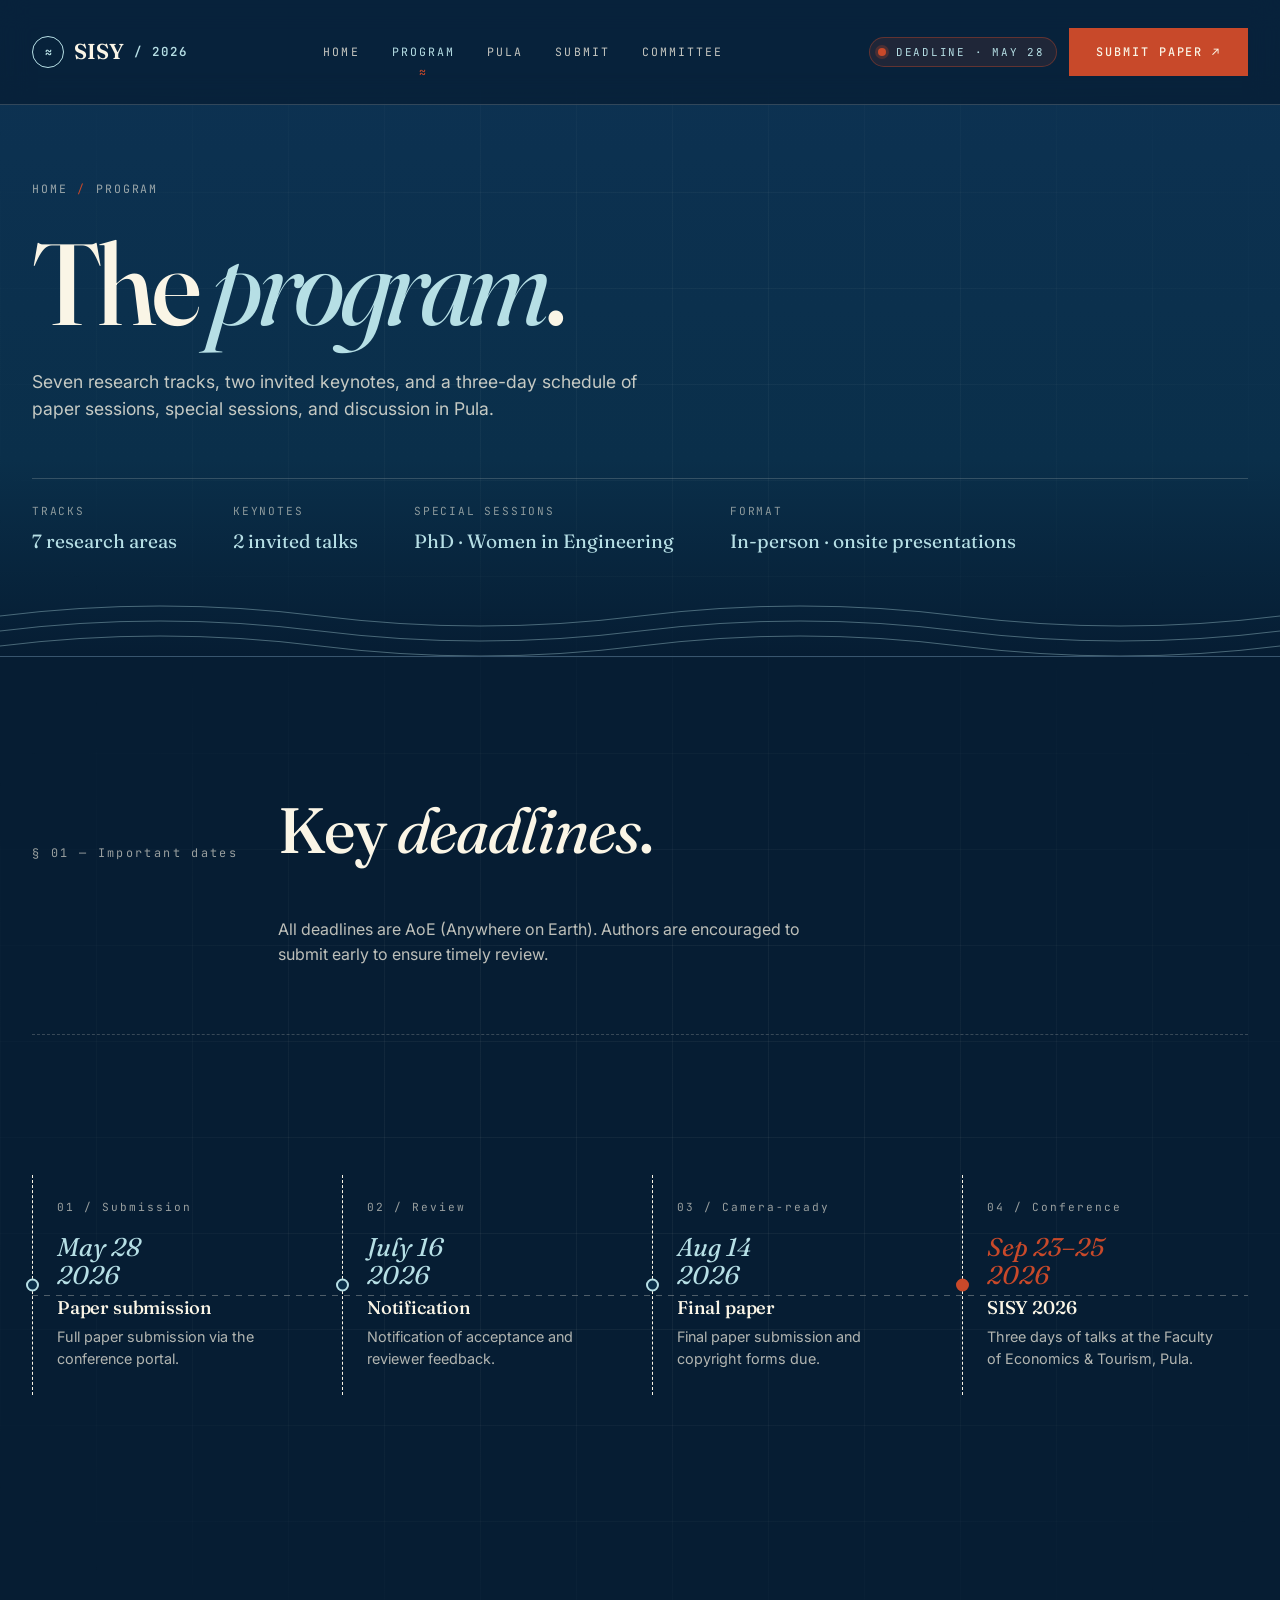
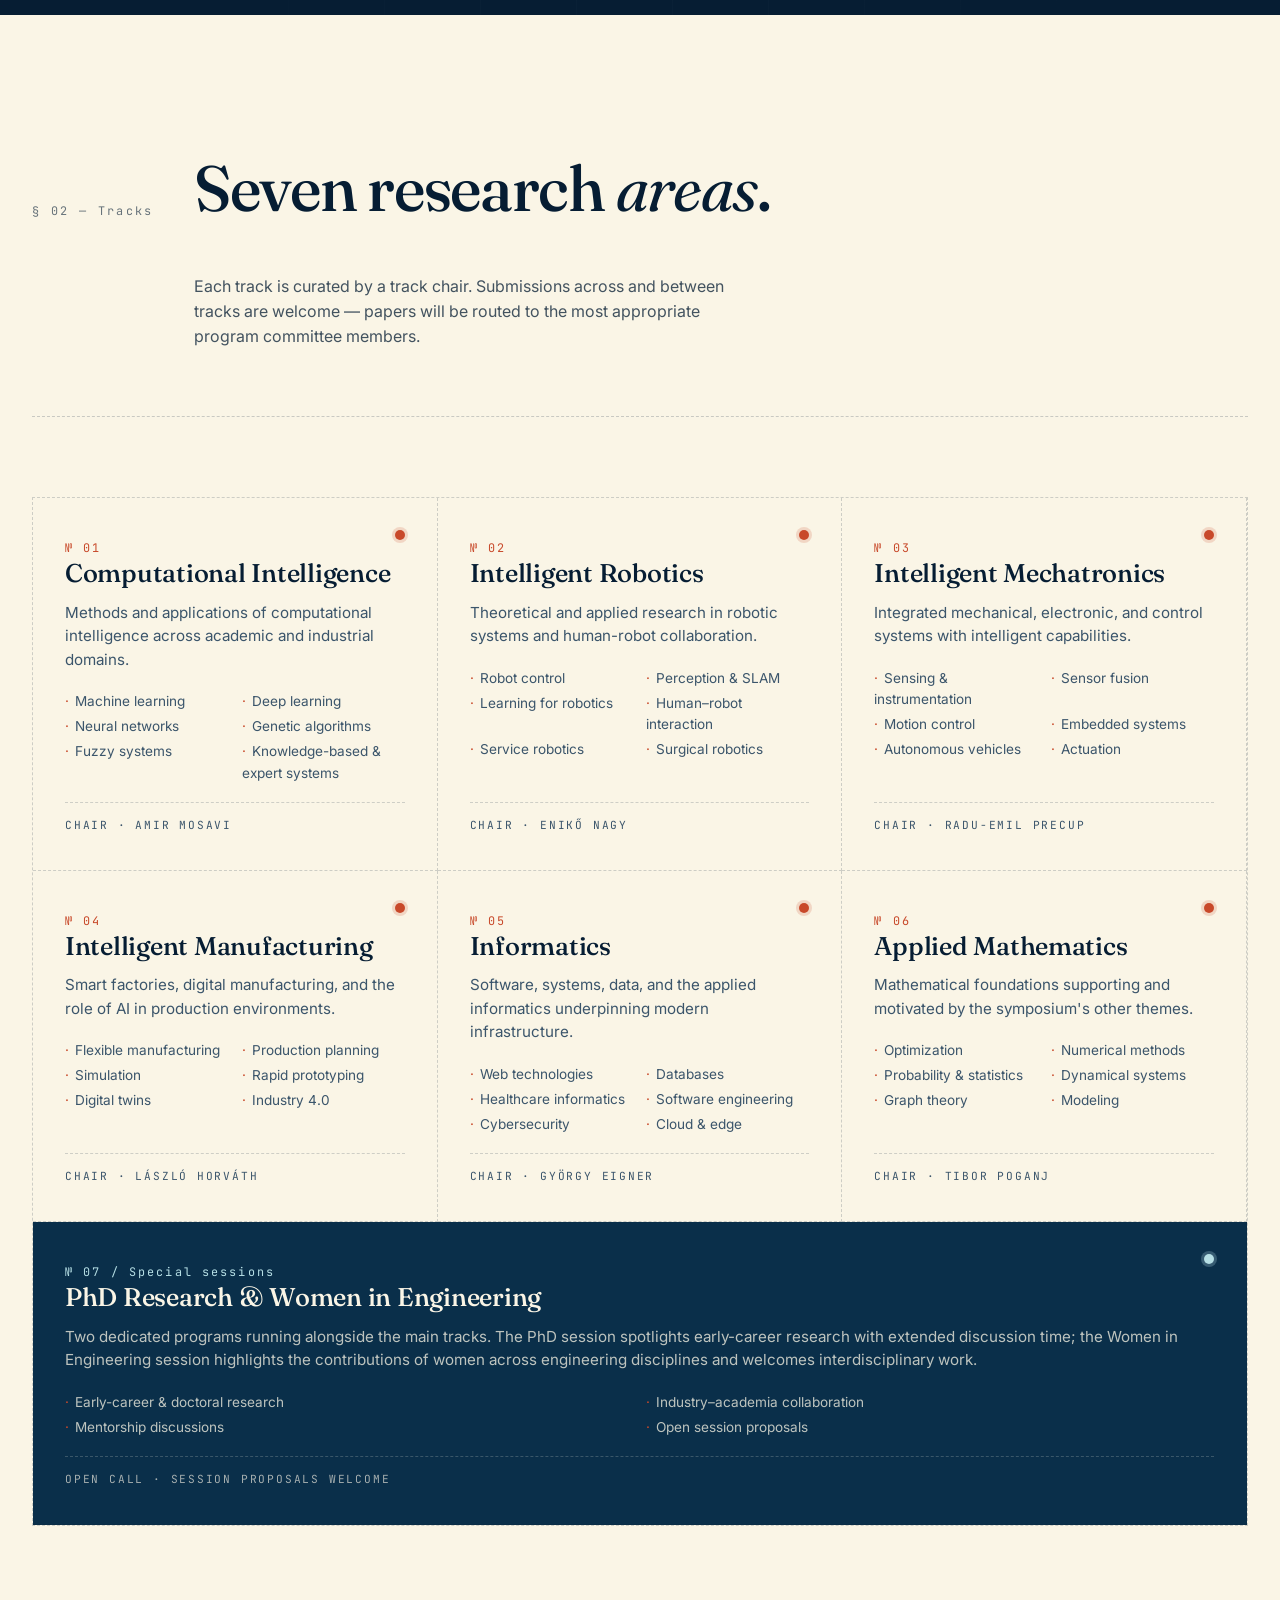
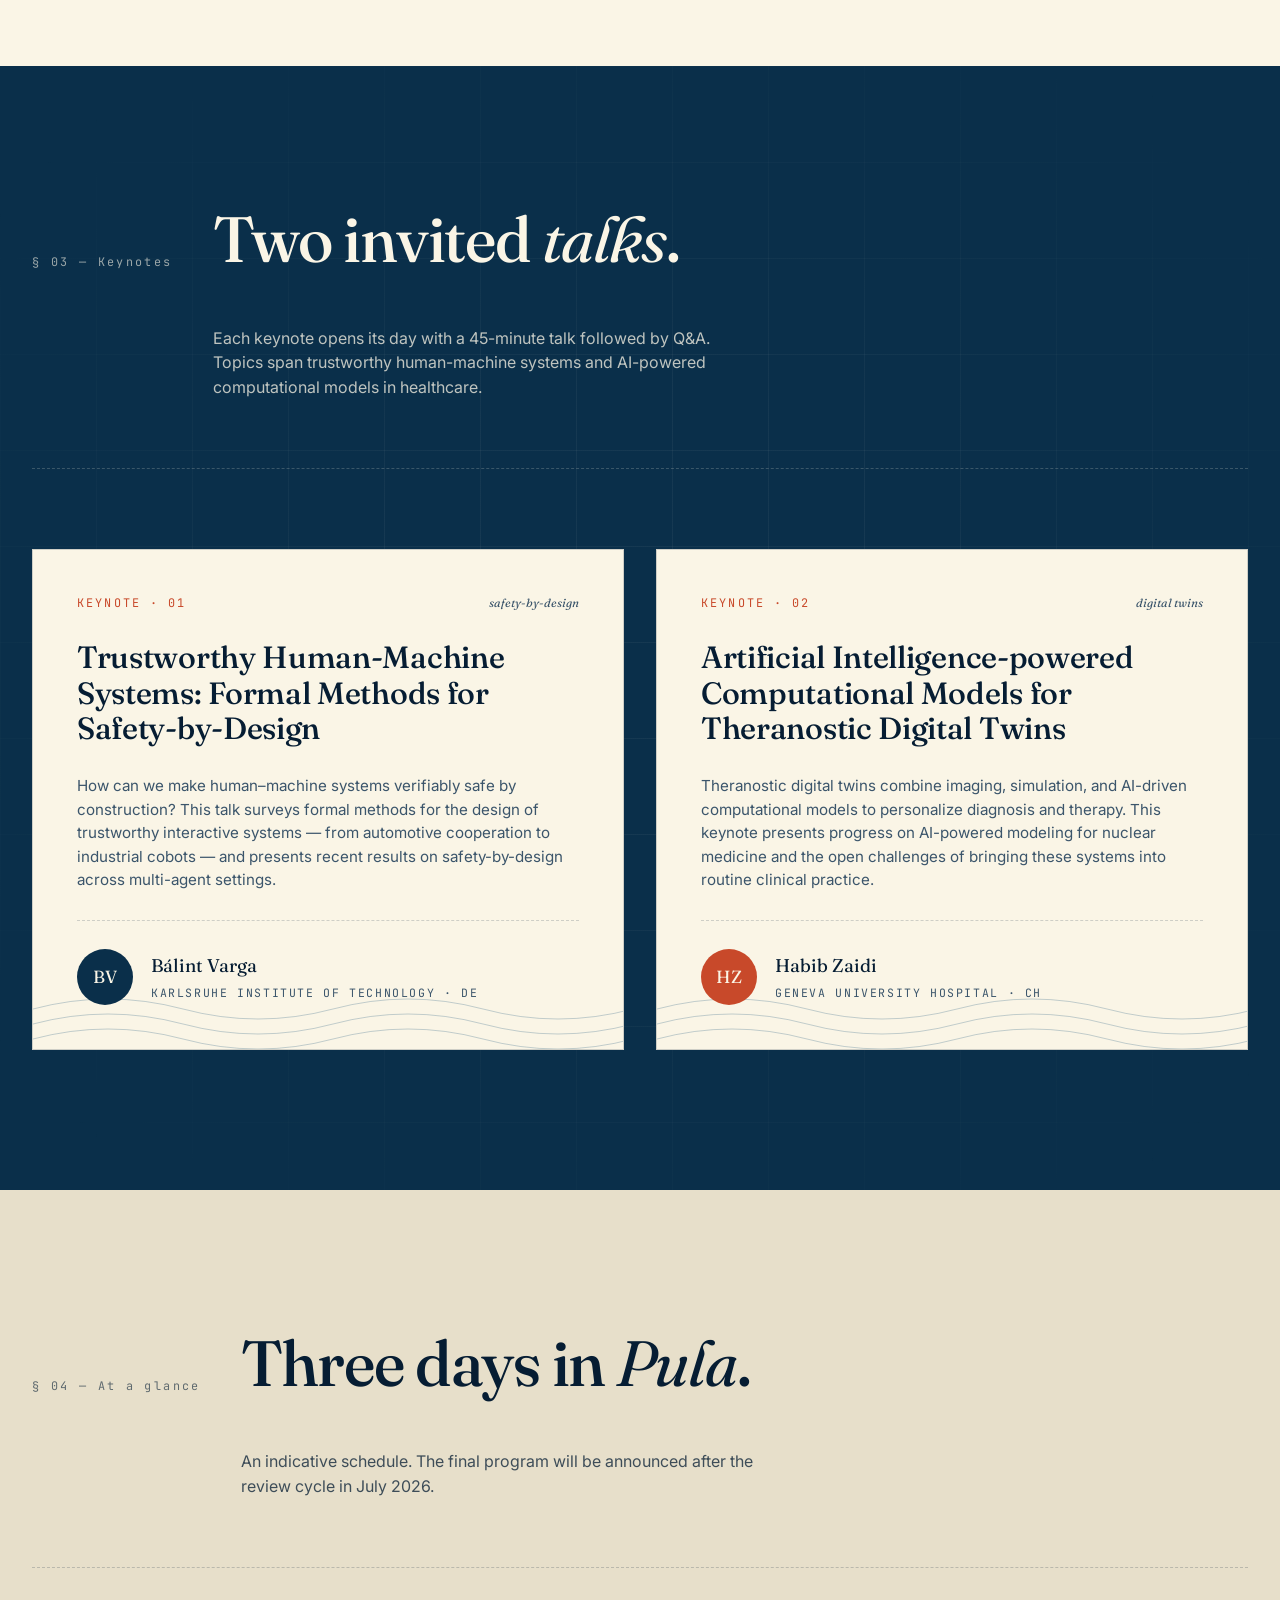
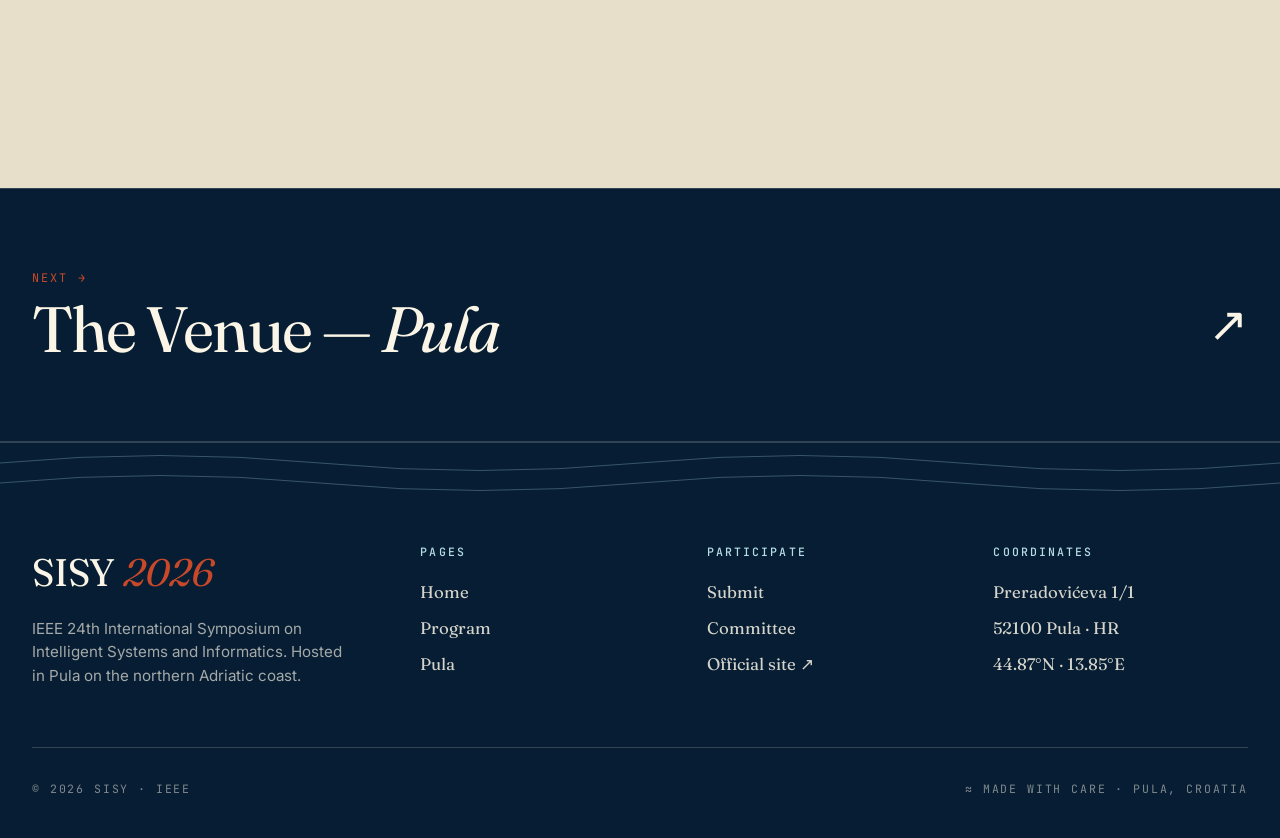
==== program/index.html @ 3ae99d4a "program fix" ====
<!DOCTYPE html>
<html lang="en">
<head>
<meta charset="UTF-8" />
<meta name="viewport" content="width=device-width, initial-scale=1.0" />
<title>Program — SISY 2026</title>
<meta name="description" content="SISY 2026 program: seven research tracks, two keynotes, and a three-day schedule at the Faculty of Economics and Tourism in Pula." />
<link rel="icon" type="image/svg+xml" href="../favicon.svg" />
<meta property="og:type" content="website" />
<meta property="og:title" content="Program — SISY 2026" />
<meta property="og:description" content="Seven tracks, two keynotes, and a three-day schedule in Pula, Croatia." />
<meta property="og:image" content="../og-image.svg" />
<meta name="twitter:card" content="summary_large_image" />
<meta name="twitter:image" content="../og-image.svg" />
<link rel="preconnect" href="https://fonts.googleapis.com" />
<link rel="preconnect" href="https://fonts.gstatic.com" crossorigin />
<link href="https://fonts.googleapis.com/css2?family=Fraunces:ital,opsz,wght@0,9..144,400;0,9..144,500;0,9..144,600;1,9..144,400&family=Inter:wght@400;500;600&family=JetBrains+Mono:wght@400;500&display=swap" rel="stylesheet" />
<link rel="stylesheet" href="../styles.css" />
</head>
<body>

<header class="topbar" id="topbar">
  <div class="container topbar-inner">
    <a href="../" class="brand"><span class="sigil">≈</span> SISY <span class="year">/ 2026</span></a>
    <nav class="nav-links" id="primary-nav">
      <a href="../">Home</a>
      <a href="../program/" class="active">Program</a>
      <a href="../venue/">Pula</a>
      <a href="../submit/">Submit</a>
      <a href="../contact/">Committee</a>
    </nav>
    <div style="display:flex; gap:12px; align-items:center;">
      <span class="deadline-badge"><span class="dot"></span>Deadline · May 28</span>
      <a href="https://www.easychair.org/conferences/?conf=sisy2026" target="_blank" rel="noopener" class="btn cta">Submit Paper ↗</a>
      <button class="menu-toggle" id="menuToggle" aria-label="Menu" aria-expanded="false" aria-controls="primary-nav">
        <span class="bars" aria-hidden="true"></span>
      </button>
    </div>
  </div>
</header>

<main>

  <section class="page-head">
    <div class="container">
      <div class="crumbs"><a href="../">Home</a><span class="sep">/</span><span>Program</span></div>
      <h1>The <em>program</em>.</h1>
      <p class="lede">Seven research tracks, two invited keynotes, and a three-day schedule of paper sessions, special sessions, and discussion in Pula.</p>
      <div class="page-meta">
        <div><span class="k">Tracks</span><span class="v">7 research areas</span></div>
        <div><span class="k">Keynotes</span><span class="v">2 invited talks</span></div>
        <div><span class="k">Special sessions</span><span class="v">PhD · Women in Engineering</span></div>
        <div><span class="k">Format</span><span class="v">In-person · onsite presentations</span></div>
      </div>
    </div>
  </section>

  <!-- TIMELINE -->
  <section class="section abyss">
    <div class="container">
      <div class="section-head">
        <span class="section-num">§ 01 — Important dates</span>
        <h2>Key <em>deadlines</em>.</h2>
        <p class="lede">All deadlines are AoE (Anywhere on Earth). Authors are encouraged to submit early to ensure timely review.</p>
      </div>
      <div class="tide-chart">
        <div class="tide-items">
          <div class="tide-item">
            <span class="ti-num">01 / Submission</span>
            <div class="ti-date">May 28<br/>2026</div>
            <h3>Paper submission</h3>
            <p>Full paper submission via the conference portal.</p>
          </div>
          <div class="tide-item">
            <span class="ti-num">02 / Review</span>
            <div class="ti-date">July 16<br/>2026</div>
            <h3>Notification</h3>
            <p>Notification of acceptance and reviewer feedback.</p>
          </div>
          <div class="tide-item">
            <span class="ti-num">03 / Camera-ready</span>
            <div class="ti-date">Aug 14<br/>2026</div>
            <h3>Final paper</h3>
            <p>Final paper submission and copyright forms due.</p>
          </div>
          <div class="tide-item final">
            <span class="ti-num">04 / Conference</span>
            <div class="ti-date">Sep 23–25<br/>2026</div>
            <h3>SISY 2026</h3>
            <p>Three days of talks at the Faculty of Economics &amp; Tourism, Pula.</p>
          </div>
        </div>
      </div>
    </div>
  </section>

  <!-- TRACKS -->
  <section class="section paper">
    <div class="container">
      <div class="section-head">
        <span class="section-num">§ 02 — Tracks</span>
        <h2>Seven research <em>areas</em>.</h2>
        <p class="lede">Each track is curated by a track chair. Submissions across and between tracks are welcome — papers will be routed to the most appropriate program committee members.</p>
      </div>
      <div class="ports">
        <article class="port">
          <div>
            <span class="port-num">№ 01</span>
            <h3>Computational Intelligence</h3>
            <p>Methods and applications of computational intelligence across academic and industrial domains.</p>
            <ul>
              <li>Machine learning</li>
              <li>Deep learning</li>
              <li>Neural networks</li>
              <li>Genetic algorithms</li>
              <li>Fuzzy systems</li>
              <li>Knowledge-based &amp; expert systems</li>
            </ul>
          </div>
          <span class="port-chair">Chair · Amir Mosavi</span>
        </article>
        <article class="port">
          <div>
            <span class="port-num">№ 02</span>
            <h3>Intelligent Robotics</h3>
            <p>Theoretical and applied research in robotic systems and human-robot collaboration.</p>
            <ul>
              <li>Robot control</li>
              <li>Perception &amp; SLAM</li>
              <li>Learning for robotics</li>
              <li>Human–robot interaction</li>
              <li>Service robotics</li>
              <li>Surgical robotics</li>
            </ul>
          </div>
          <span class="port-chair">Chair · Enikő Nagy</span>
        </article>
        <article class="port">
          <div>
            <span class="port-num">№ 03</span>
            <h3>Intelligent Mechatronics</h3>
            <p>Integrated mechanical, electronic, and control systems with intelligent capabilities.</p>
            <ul>
              <li>Sensing &amp; instrumentation</li>
              <li>Sensor fusion</li>
              <li>Motion control</li>
              <li>Embedded systems</li>
              <li>Autonomous vehicles</li>
              <li>Actuation</li>
            </ul>
          </div>
          <span class="port-chair">Chair · Radu-Emil Precup</span>
        </article>
        <article class="port">
          <div>
            <span class="port-num">№ 04</span>
            <h3>Intelligent Manufacturing</h3>
            <p>Smart factories, digital manufacturing, and the role of AI in production environments.</p>
            <ul>
              <li>Flexible manufacturing</li>
              <li>Production planning</li>
              <li>Simulation</li>
              <li>Rapid prototyping</li>
              <li>Digital twins</li>
              <li>Industry 4.0</li>
            </ul>
          </div>
          <span class="port-chair">Chair · László Horváth</span>
        </article>
        <article class="port">
          <div>
            <span class="port-num">№ 05</span>
            <h3>Informatics</h3>
            <p>Software, systems, data, and the applied informatics underpinning modern infrastructure.</p>
            <ul>
              <li>Web technologies</li>
              <li>Databases</li>
              <li>Healthcare informatics</li>
              <li>Software engineering</li>
              <li>Cybersecurity</li>
              <li>Cloud &amp; edge</li>
            </ul>
          </div>
          <span class="port-chair">Chair · György Eigner</span>
        </article>
        <article class="port">
          <div>
            <span class="port-num">№ 06</span>
            <h3>Applied Mathematics</h3>
            <p>Mathematical foundations supporting and motivated by the symposium's other themes.</p>
            <ul>
              <li>Optimization</li>
              <li>Numerical methods</li>
              <li>Probability &amp; statistics</li>
              <li>Dynamical systems</li>
              <li>Graph theory</li>
              <li>Modeling</li>
            </ul>
          </div>
          <span class="port-chair">Chair · Tibor Poganj</span>
        </article>
        <article class="port featured">
          <div>
            <span class="port-num">№ 07 / Special sessions</span>
            <h3>PhD Research &amp; Women in Engineering</h3>
            <p>Two dedicated programs running alongside the main tracks. The PhD session spotlights early-career research with extended discussion time; the Women in Engineering session highlights the contributions of women across engineering disciplines and welcomes interdisciplinary work.</p>
            <ul>
              <li>Early-career &amp; doctoral research</li>
              <li>Industry–academia collaboration</li>
              <li>Mentorship discussions</li>
              <li>Open session proposals</li>
            </ul>
          </div>
          <span class="port-chair">Open call · Session proposals welcome</span>
        </article>
      </div>
    </div>
  </section>

  <!-- KEYNOTES with bios -->
  <section class="section deep">
    <div class="container">
      <div class="section-head">
        <span class="section-num">§ 03 — Keynotes</span>
        <h2>Two invited <em>talks</em>.</h2>
        <p class="lede">Each keynote opens its day with a 45-minute talk followed by Q&amp;A. Topics span trustworthy human-machine systems and AI-powered computational models in healthcare.</p>
      </div>
      <div class="bottles">
        <article class="bottle">
          <div class="bottle-tag"><span>Keynote · 01</span><em>safety-by-design</em></div>
          <h3>Trustworthy Human-Machine Systems: Formal Methods for Safety-by-Design</h3>
          <p style="color: var(--ink-soft); font-size: 0.95rem;">
            How can we make human–machine systems verifiably safe by construction? This talk surveys formal methods for the design of trustworthy interactive systems — from automotive cooperation to industrial cobots — and presents recent results on safety-by-design across multi-agent settings.
          </p>
          <div class="speaker">
            <div class="avatar">BV</div>
            <div>
              <div class="s-name">Bálint Varga</div>
              <div class="s-aff">Karlsruhe Institute of Technology · DE</div>
            </div>
          </div>
        </article>
        <article class="bottle">
          <div class="bottle-tag"><span>Keynote · 02</span><em>digital twins</em></div>
          <h3>Artificial Intelligence-powered Computational Models for Theranostic Digital Twins</h3>
          <p style="color: var(--ink-soft); font-size: 0.95rem;">
            Theranostic digital twins combine imaging, simulation, and AI-driven computational models to personalize diagnosis and therapy. This keynote presents progress on AI-powered modeling for nuclear medicine and the open challenges of bringing these systems into routine clinical practice.
          </p>
          <div class="speaker">
            <div class="avatar">HZ</div>
            <div>
              <div class="s-name">Habib Zaidi</div>
              <div class="s-aff">Geneva University Hospital · CH</div>
            </div>
          </div>
        </article>
      </div>
    </div>
  </section>

  <!-- PROGRAM AT A GLANCE -->
  <section class="section sand">
    <div class="container">
      <div class="section-head">
        <span class="section-num">§ 04 — At a glance</span>
        <h2>Three days in <em>Pula</em>.</h2>
        <p class="lede">An indicative schedule. The final program will be announced after the review cycle in July 2026.</p>
      </div>
      <!--
      <div class="days">
        <article class="day">
          <span class="d-num">Day 01</span>
          <div class="d-date">Wed · Sep 23</div>
          <h3>Opening &amp; Keynote I</h3>
          <ul>
            <li><span class="t">09:00</span><span>Registration &amp; coffee</span></li>
            <li><span class="t">09:45</span><span>Opening ceremony</span></li>
            <li><span class="t">10:15</span><span>Keynote · Bálint Varga</span></li>
            <li><span class="t">11:30</span><span>Paper sessions A</span></li>
            <li><span class="t">14:00</span><span>Paper sessions B</span></li>
            <li><span class="t">16:30</span><span>Special: PhD session</span></li>
            <li><span class="t">19:30</span><span>Welcome reception</span></li>
          </ul>
        </article>
        <article class="day">
          <span class="d-num">Day 02</span>
          <div class="d-date">Thu · Sep 24</div>
          <h3>Keynote II &amp; Sessions</h3>
          <ul>
            <li><span class="t">09:00</span><span>Keynote · Habib Zaidi</span></li>
            <li><span class="t">10:15</span><span>Paper sessions C</span></li>
            <li><span class="t">11:45</span><span>Paper sessions D</span></li>
            <li><span class="t">14:00</span><span>Paper sessions E</span></li>
            <li><span class="t">16:00</span><span>Special: Women in Engineering</span></li>
            <li><span class="t">17:30</span><span>Poster session</span></li>
            <li><span class="t">19:30</span><span>Conference dinner</span></li>
          </ul>
        </article>
        <article class="day">
          <span class="d-num">Day 03</span>
          <div class="d-date">Fri · Sep 25</div>
          <h3>Sessions &amp; Closing</h3>
          <ul>
            <li><span class="t">09:00</span><span>Paper sessions F</span></li>
            <li><span class="t">10:45</span><span>Paper sessions G</span></li>
            <li><span class="t">13:00</span><span>Panel discussion</span></li>
            <li><span class="t">14:30</span><span>Best paper awards</span></li>
            <li><span class="t">15:00</span><span>Closing ceremony</span></li>
            <li><span class="t">16:00</span><span>Optional city walk</span></li>
          </ul>
        </article>
      </div> -->
    </div>
  </section>

  <section class="passage">
    <div class="container">
      <a href="../venue/">
        <div>
          <div class="label">Next →</div>
          <div class="title">The Venue — <em>Pula</em></div>
        </div>
        <span class="arrow">↗</span>
      </a>
    </div>
  </section>

</main>

<footer class="footer">
  <div class="container">
    <div class="footer-top">
      <div class="footer-brand">
        <span class="mark">SISY <em>2026</em></span>
        <p>IEEE 24th International Symposium on Intelligent Systems and Informatics. Hosted in Pula on the northern Adriatic coast.</p>
      </div>
      <div class="footer-col"><h5>Pages</h5><a href="../">Home</a><a href="../program/">Program</a><a href="../venue/">Pula</a></div>
      <div class="footer-col"><h5>Participate</h5><a href="../submit/">Submit</a><a href="../contact/">Committee</a><a href="https://conf.uni-obuda.hu/sisy2026/" target="_blank" rel="noopener">Official site ↗</a></div>
      <div class="footer-col"><h5>Coordinates</h5><span>Preradovićeva 1/1</span><span>52100 Pula · HR</span><span>44.87°N · 13.85°E</span></div>
    </div>
    <div class="footer-bottom"><span>© 2026 SISY · IEEE</span><span>≈ Made with care · Pula, Croatia</span></div>
  </div>
</footer>

<script src="../script.js"></script>
</body>
</html>
---- styles.css ----
/* =========================================================
   SISY 2026 — Adriatic edition
   A nautical-chart / postcard design language
   ========================================================= */

*, *::before, *::after { box-sizing: border-box; }
html { scroll-behavior: smooth; }
body {
  margin: 0;
  font-family: 'Inter', system-ui, sans-serif;
  background: var(--abyss);
  color: var(--paper);
  line-height: 1.55;
  -webkit-font-smoothing: antialiased;
  overflow-x: hidden;
}
img { max-width: 100%; display: block; }
a { color: inherit; text-decoration: none; }

:root {
  /* sea */
  --abyss:   #061d33;   /* deepest */
  --deep:    #0a2f4a;
  --sea:     #14507a;
  --shallow: #2e88b3;
  --foam:    #b6dfe5;
  /* land + sky */
  --sand:    #e7dfca;   /* page paper */
  --paper:   #faf5e6;   /* warm white */
  --paper-2: #f1e9d2;
  --ink:     #061d33;   /* same as abyss for type on paper */
  --ink-soft:#3b556b;
  /* sun + arena */
  --sun:     #f6b187;
  --rust:    #c8492a;   /* terracotta */
  --rust-2:  #a73818;
  /* lines */
  --rule:    rgba(250,245,230,0.18);
  --rule-d:  rgba(6,29,51,0.18);
  --max:     1280px;
}

.container { max-width: var(--max); margin: 0 auto; padding: 0 32px; }
@media (max-width: 520px) { .container { padding: 0 18px; } }

/* ===== Typography ===== */
h1, h2, h3, h4 { margin: 0; line-height: 1.02; letter-spacing: -0.02em; }
h1, h2, .display { font-family: 'Fraunces', 'Times New Roman', serif; font-weight: 500; }
h3 { font-family: 'Fraunces', serif; font-weight: 500; font-size: 1.5rem; line-height: 1.15; letter-spacing: -0.01em; }
p  { margin: 0; }
em, .italic { font-family: 'Fraunces', serif; font-style: italic; font-weight: 400; }
.mono {
  font-family: 'JetBrains Mono', ui-monospace, monospace;
  font-size: 0.74rem;
  text-transform: uppercase;
  letter-spacing: 0.16em;
}

/* ===== Section base ===== */
.section { padding: 140px 0; position: relative; }
.section.paper { background: var(--paper); color: var(--ink); }
.section.sand  { background: var(--sand);  color: var(--ink); }
.section.deep  { background: var(--deep);  color: var(--paper); }
.section.abyss { background: var(--abyss); color: var(--paper); }
.section.sun   { background: var(--rust);  color: var(--paper); }

/* Faint nautical lat/long grid on dark sections */
.section.deep::before, .section.abyss::before {
  content: "";
  position: absolute; inset: 0;
  background-image:
    linear-gradient(rgba(250,245,230,0.05) 1px, transparent 1px),
    linear-gradient(90deg, rgba(250,245,230,0.05) 1px, transparent 1px);
  background-size: 96px 96px;
  mask-image: radial-gradient(ellipse at center, black 30%, transparent 90%);
  pointer-events: none;
}
.section > .container { position: relative; z-index: 1; }

/* ===== Top bar ===== */
.topbar {
  position: fixed;
  top: 0; left: 0; right: 0;
  z-index: 50;
  background: rgba(6,29,51,0.72);
  backdrop-filter: blur(14px);
  border-bottom: 1px solid var(--rule);
}
.topbar-inner {
  display: grid;
  grid-template-columns: auto 1fr auto;
  align-items: center;
  gap: 32px;
  height: 104px;
}
.brand {
  display: inline-flex;
  align-items: center;
  gap: 10px;
  font-family: 'Fraunces', serif;
  font-weight: 600;
  font-size: 1.35rem;
  color: var(--paper);
}
.brand .sigil {
  display: inline-flex;
  align-items: center;
  justify-content: center;
  width: 32px; height: 32px;
  border: 1px solid var(--foam);
  border-radius: 50%;
  font-family: 'JetBrains Mono', monospace;
  font-size: 0.72rem;
  color: var(--foam);
}
.brand .year {
  font-family: 'JetBrains Mono', monospace;
  font-size: 0.78rem;
  letter-spacing: 0.16em;
  color: var(--foam);
}
.nav-links {
  justify-self: center;
  display: flex;
  gap: 32px;
}
.nav-links a {
  font-family: 'JetBrains Mono', monospace;
  font-size: 0.72rem;
  text-transform: uppercase;
  letter-spacing: 0.18em;
  color: rgba(250,245,230,0.78);
  position: relative;
  padding: 4px 0;
}
.nav-links a:hover, .nav-links a.active { color: var(--foam); }
.nav-links a.active::after {
  content: "≈";
  position: absolute;
  left: 50%;
  bottom: -16px;
  transform: translateX(-50%);
  color: var(--rust);
}

.btn {
  display: inline-flex;
  align-items: center;
  gap: 10px;
  padding: 12px 22px;
  border: 1px solid var(--foam);
  border-radius: 0;
  background: transparent;
  color: var(--paper);
  font-family: 'JetBrains Mono', monospace;
  font-size: 0.74rem;
  text-transform: uppercase;
  letter-spacing: 0.16em;
  cursor: pointer;
  transition: all .2s;
}
.btn:hover {
  background: var(--rust); border-color: var(--rust);
  transform: translate(-2px,-2px);
  box-shadow: 4px 4px 0 var(--foam);
}
.btn.solid { background: var(--paper); border-color: var(--paper); color: var(--ink); }
.btn.solid:hover { background: var(--rust); border-color: var(--rust); color: var(--paper); box-shadow: 4px 4px 0 var(--paper); }
.btn.ink { border-color: var(--ink); color: var(--ink); }
.btn.ink:hover { background: var(--rust); border-color: var(--rust); color: var(--paper); box-shadow: 4px 4px 0 var(--ink); }

/* Prominent CTA variant — solid terracotta */
.btn.cta {
  background: var(--rust);
  border-color: var(--rust);
  color: var(--paper);
  font-weight: 500;
  padding: 14px 26px;
  position: relative;
  box-shadow: 0 0 0 0 rgba(200,73,42,0.0);
  animation: ctaPulse 3.6s ease-in-out infinite;
}
.btn.cta:hover {
  background: var(--rust-2);
  border-color: var(--rust-2);
  transform: translate(-2px,-2px);
  box-shadow: 4px 4px 0 var(--foam);
  animation: none;
}
@keyframes ctaPulse {
  0%, 100% { box-shadow: 0 0 0 0 rgba(200,73,42,0.45); }
  50%      { box-shadow: 0 0 0 10px rgba(200,73,42,0); }
}
.btn.cta-lg {
  padding: 22px 36px;
  font-size: 0.85rem;
  letter-spacing: 0.18em;
}

/* Deadline badge */
.deadline-badge {
  display: inline-flex;
  align-items: center;
  gap: 10px;
  padding: 6px 12px 6px 8px;
  background: rgba(200,73,42,0.12);
  border: 1px solid rgba(200,73,42,0.4);
  border-radius: 999px;
  font-family: 'JetBrains Mono', monospace;
  font-size: 0.68rem;
  letter-spacing: 0.16em;
  text-transform: uppercase;
  color: var(--foam);
  margin-left: 10px;
}
.deadline-badge .dot {
  width: 8px; height: 8px;
  background: var(--rust);
  border-radius: 50%;
  box-shadow: 0 0 0 3px rgba(200,73,42,0.25);
  animation: blink 1.6s ease-in-out infinite;
}
@keyframes blink {
  0%, 100% { opacity: 1; }
  50%      { opacity: 0.4; }
}
@media (max-width: 720px) { .deadline-badge { display: none; } }

/* Enhanced CTA section */
.cta-mega {
  display: grid;
  grid-template-columns: 1fr;
  gap: 48px;
  align-items: stretch;
}
.cta-headline {
  font-family: 'Fraunces', serif;
  font-size: clamp(3rem, 9vw, 7rem);
  line-height: 0.92;
  letter-spacing: -0.04em;
  font-weight: 500;
  max-width: 14ch;
  margin: 20px 0 28px;
}
.cta-headline em { color: var(--sun); font-style: italic; font-weight: 400; }
.cta-lede { font-size: 1.15rem; max-width: 680px; opacity: 0.92; margin-bottom: 40px; }
.cta-actions-row {
  display: flex;
  flex-wrap: wrap;
  gap: 16px;
  align-items: center;
}
.cta-actions-row .btn { padding: 20px 32px; font-size: 0.82rem; letter-spacing: 0.18em; }

/* Countdown */
.countdown {
  display: grid;
  grid-template-columns: repeat(4, auto);
  gap: 0;
  margin: 0 0 40px;
  border-top: 1px solid rgba(250,245,230,0.3);
  border-bottom: 1px solid rgba(250,245,230,0.3);
  padding: 24px 0;
  justify-content: start;
}
.cd-unit {
  padding: 0 36px;
  border-right: 1px solid rgba(250,245,230,0.25);
  display: flex;
  flex-direction: column;
  align-items: center;
  gap: 6px;
}
.cd-unit:first-child { padding-left: 0; }
.cd-unit:last-child  { border-right: 0; padding-right: 0; }
.cd-num {
  font-family: 'Fraunces', serif;
  font-size: clamp(2.8rem, 6vw, 4.6rem);
  line-height: 1;
  letter-spacing: -0.04em;
  font-feature-settings: "tnum";
}
.cd-label {
  font-family: 'JetBrains Mono', monospace;
  font-size: 0.68rem;
  letter-spacing: 0.2em;
  text-transform: uppercase;
  opacity: 0.7;
}
.cd-prefix {
  font-family: 'JetBrains Mono', monospace;
  font-size: 0.74rem;
  letter-spacing: 0.18em;
  text-transform: uppercase;
  margin-bottom: 14px;
  opacity: 0.85;
  display: flex;
  align-items: center;
  gap: 12px;
}
.cd-prefix .pulse {
  width: 10px; height: 10px;
  border-radius: 50%;
  background: var(--paper);
  animation: blink 1.6s ease-in-out infinite;
}
@media (max-width: 720px) {
  .cd-unit { padding: 0 18px; }
  .cd-num { font-size: 2.6rem; }
}
@media (max-width: 480px) {
  .countdown { grid-template-columns: repeat(2, 1fr); justify-content: stretch; gap: 12px 0; }
  .cd-unit { padding: 10px 8px; border-right: 0; border-bottom: 1px solid rgba(250,245,230,0.18); }
  .cd-unit:nth-child(odd) { border-right: 1px solid rgba(250,245,230,0.18); }
  .cd-unit:nth-last-child(-n+2) { border-bottom: 0; }
  .cd-num { font-size: 2.2rem; }
}

.menu-toggle {
  display: none;
  background: none; border: 0;
  cursor: pointer;
  padding: 0;
  width: 44px;
  height: 44px;
  align-items: center;
  justify-content: flex-end;
  color: var(--paper);
  margin-left: 8px;
  margin-right: 6px;
}
.menu-toggle .bars,
.menu-toggle .bars::before,
.menu-toggle .bars::after {
  content: "";
  display: block;
  width: 24px;
  height: 2px;
  background: currentColor;
  border-radius: 2px;
  transition: transform .25s ease, opacity .2s ease;
}
.menu-toggle .bars { position: relative; }
.menu-toggle .bars::before { position: absolute; left: 0; top: -7px; }
.menu-toggle .bars::after  { position: absolute; left: 0; top: 7px; }
.topbar.open .menu-toggle .bars { background: transparent; }
.topbar.open .menu-toggle .bars::before { transform: translateY(7px) rotate(45deg); }
.topbar.open .menu-toggle .bars::after  { transform: translateY(-7px) rotate(-45deg); }

/* ===== Hero — seascape ===== */
.hero {
  position: relative;
  min-height: 100vh;
  padding: 130px 0 0;
  overflow: hidden;
  background: linear-gradient(180deg, #0d3253 0%, #0a2f4a 40%, #061d33 100%);
}
.hero-seascape {
  position: absolute;
  inset: 0;
  z-index: 0;
}
.hero-seascape svg { width: 100%; height: 100%; display: block; }
.hero-bg {
  width: 100%;
  height: 100%;
  object-fit: cover;
  object-position: center;
  display: block;
}
.hero-bg-overlay {
  position: absolute;
  inset: 0;
  background:
    linear-gradient(180deg,
      rgba(6, 29, 51, 0.55) 0%,
      rgba(6, 29, 51, 0.35) 40%,
      rgba(6, 29, 51, 0.75) 100%
    ),
    linear-gradient(90deg,
      rgba(6, 29, 51, 0.45) 0%,
      rgba(6, 29, 51, 0.1) 50%,
      rgba(6, 29, 51, 0.0) 100%
    );
  pointer-events: none;
}

/* Hero SVG animations */
#hero-sun-group {
  transform-box: fill-box;
  transform-origin: center;
  will-change: transform, opacity;
  animation: sunRise 1.8s cubic-bezier(0.16, 0.84, 0.32, 1) both;
}
#hero-reflections {
  animation: reflRise 1.6s cubic-bezier(0.16, 0.84, 0.32, 1) 0.5s both;
}
#hero-waves {
  animation: waveRise 1.4s cubic-bezier(0.16, 0.84, 0.32, 1) 0.7s both;
}
@keyframes sunRise {
  0%   { transform: translate(40px, 320px) scale(0.45); opacity: 0; }
  60%  { opacity: 1; }
  100% { transform: translate(0, 0) scale(1); opacity: 1; }
}
@keyframes reflRise {
  0%   { transform: translateY(60px); opacity: 0; }
  100% { transform: translateY(0);    opacity: 0.6; }
}
@keyframes waveRise {
  0%   { transform: translateY(30px); opacity: 0; }
  100% { transform: translateY(0);    opacity: 1; }
}
.hero-rising-done #hero-sun-group { animation: none; }
.hero-rising-done #hero-reflections { animation: none; }
.hero-rising-done #hero-waves { animation: none; }
#hero-sun-glow {
  transform-box: fill-box;
  transform-origin: center;
  animation: sunBreathe 7s ease-in-out infinite;
}
#hero-sun-core {
  transform-box: fill-box;
  transform-origin: center;
  animation: sunCorePulse 5s ease-in-out infinite;
}
@keyframes sunBreathe {
  0%, 100% { transform: scale(1); opacity: 1; }
  50%      { transform: scale(1.08); opacity: 0.92; }
}
@keyframes sunCorePulse {
  0%, 100% { transform: scale(1); fill-opacity: 0.9; }
  50%      { transform: scale(1.04); fill-opacity: 1; }
}

.hero-refl {
  transform-box: fill-box;
  transform-origin: center;
  animation: reflShimmer 4.2s ease-in-out infinite;
}
.hero-refl.r1 { animation-duration: 4.2s; animation-delay: 0s; }
.hero-refl.r2 { animation-duration: 5.0s; animation-delay: 0.3s; }
.hero-refl.r3 { animation-duration: 4.6s; animation-delay: 0.8s; }
.hero-refl.r4 { animation-duration: 5.4s; animation-delay: 0.5s; }
.hero-refl.r5 { animation-duration: 4.8s; animation-delay: 1.1s; }
@keyframes reflShimmer {
  0%, 100% { transform: scaleX(1);    opacity: 1; }
  50%      { transform: scaleX(0.78); opacity: 0.65; }
}

.hero-wave {
  animation: waveDrift 9s ease-in-out infinite;
}
.hero-wave.w1 { animation-duration: 9s;  animation-delay: 0s; }
.hero-wave.w2 { animation-duration: 11s; animation-delay: 0.6s; }
.hero-wave.w3 { animation-duration: 8s;  animation-delay: 1.2s; }
.hero-wave.w4 { animation-duration: 10s; animation-delay: 0.4s; }
.hero-wave.w5 { animation-duration: 12s; animation-delay: 1.8s; }
@keyframes waveDrift {
  0%, 100% { transform: translateX(0)    translateY(0); }
  50%      { transform: translateX(-30px) translateY(-3px); }
}

.hero-inner {
  position: relative;
  z-index: 2;
  padding-bottom: 60px;
}
.hero-eyebrow {
  display: inline-flex;
  align-items: center;
  gap: 14px;
  margin-bottom: 40px;
  color: var(--foam);
  font-family: 'JetBrains Mono', monospace;
  font-size: 0.74rem;
  letter-spacing: 0.2em;
  text-transform: uppercase;
}
.hero-eyebrow .bar { width: 56px; height: 1px; background: var(--foam); }

.hero-eyebrow-sisy {
  display: block;
  font-family: 'JetBrains Mono', monospace;
  font-size: clamp(0.9rem, 1.6vw, 1.3rem);
  letter-spacing: 0.32em;
  text-transform: uppercase;
  color: #fff;
  margin-bottom: 18px;
}
.hero-title {
  font-family: 'Fraunces', serif;
  font-weight: 500;
  font-size: clamp(2.6rem, 11vw, 11rem);
  line-height: 1.28;
  letter-spacing: -0.045em;
  word-break: break-word;
  color: #fff;
}
.hero-title .row { display: block; }
.hero-title .row.row-medium {
  font-size: 0.64em;
  line-height: 1;
  letter-spacing: -0.03em;
}
.hero-title .row.row-small {
  font-size: 0.28em;
  line-height: 1.25;
  letter-spacing: -0.045em;
}
.hero-title .row.indent { padding-left: clamp(60px, 12vw, 110px); }
.hero-title em { color: #fff; font-weight: 400; }
.hero-title .num {
  display: inline-block;
  font-family: 'JetBrains Mono', monospace;
  font-size: 0.16em;
  vertical-align: super;
  color: rgba(255,255,255,0.7);
  margin-left: 12px;
  letter-spacing: 0.05em;
}
.hero-dates {
  font-family: 'JetBrains Mono', monospace;
  font-size: clamp(1rem, 1.8vw, 1.4rem);
  letter-spacing: 0.18em;
  text-transform: uppercase;
  color: #fff;
  margin-top: 28px;
}

.hero-foot {
  margin-top: clamp(120px, 18vh, 220px);
  padding-top: 28px;
  border-top: 1px solid var(--rule);
  display: grid;
  grid-template-columns: 1.4fr 1fr auto;
  gap: 40px;
  align-items: end;
}
.hero-lede {
  max-width: 540px;
  color: #fff;
  font-size: 1.05rem;
}
.hero-meta { display: grid; gap: 8px; }
.hero-meta .row {
  display: flex;
  justify-content: space-between;
  gap: 24px;
  font-family: 'JetBrains Mono', monospace;
  font-size: 0.74rem;
  letter-spacing: 0.16em;
  text-transform: uppercase;
}
.hero-meta .row .k { color: rgba(255,255,255,0.7); }
.hero-meta .row .v { color: #fff; }

/* IEEE logo (navbar) */
.ieee-mark {
  display: inline-flex;
  align-items: center;
  justify-content: center;
  transition: transform .2s, filter .2s;
}
.ieee-mark img { height: 90px; width: auto; display: block; filter: brightness(1.25); }
.ieee-mark:hover {
  transform: translateY(-1px);
}
.ieee-mark:hover img { filter: brightness(1.5); }
@media (max-width: 720px) { .ieee-mark img { height: 48px; } }

/* IEEE stamp in the hero */
.hero-ieee-stamp {
  display: flex;
  align-items: center;
  gap: 22px;
  margin: 0 0 40px 0;
  padding: 12px 22px 12px 16px;
  background: rgba(6, 29, 51, 0.45);
  border: 1px solid var(--rule);
  border-radius: 2px;
  backdrop-filter: blur(6px);
  width: fit-content;
}
.hero-ieee {
  display: inline-flex;
  align-items: center;
  justify-content: center;
  flex-shrink: 0;
}
.hero-ieee img { height: 72px; width: auto; display: block; filter: brightness(1.25); }
.hero-ieee-text {
  display: flex;
  flex-direction: column;
  gap: 6px;
  line-height: 1;
}
.hero-ieee-text .kicker {
  font-family: 'JetBrains Mono', monospace;
  font-size: 1rem;
  letter-spacing: 0.24em;
  text-transform: uppercase;
  color: #fff;
}
.hero-ieee-text .edition {
  font-family: 'JetBrains Mono', monospace;
  font-size: 1.18rem;
  letter-spacing: 0.18em;
  text-transform: uppercase;
  color: #fff;
}
@media (max-width: 720px) {
  .hero-ieee-stamp { gap: 14px; margin: 0 0 28px 0; padding: 8px 14px 8px 10px; width: 100%; }
  .hero-ieee img { height: 32px; }
  .hero-ieee-text .kicker { font-size: 0.7rem; }
  .hero-ieee-text .edition { font-size: 0.82rem; letter-spacing: 0.14em; }
}

/* Latitude marker on left side */
.lat-marker {
  position: absolute;
  left: 32px;
  top: 65%;
  transform: translateY(-50%) rotate(-90deg);
  transform-origin: left center;
  font-family: 'JetBrains Mono', monospace;
  font-size: 0.7rem;
  letter-spacing: 0.32em;
  text-transform: uppercase;
  color: rgba(250,245,230,0.4);
  white-space: nowrap;
  z-index: 3;
}
@media (max-width: 1100px) { .lat-marker { display: none; } }

/* ===== Tide ticker (replaces marquee) ===== */
.tide {
  background: var(--abyss);
  color: var(--foam);
  border-top: 1px solid var(--rule);
  border-bottom: 1px solid var(--rule);
  padding: 18px 0;
  overflow: hidden;
  position: relative;
}
.tide::before, .tide::after {
  content: "≈≈≈";
  position: absolute;
  top: 50%;
  transform: translateY(-50%);
  color: var(--foam);
  font-size: 0.9rem;
  letter-spacing: 0.4em;
  opacity: 0.5;
}
.tide::before { left: 18px; }
.tide::after  { right: 18px; }
.tide-track {
  display: flex;
  gap: 56px;
  white-space: nowrap;
  animation: scroll 38s linear infinite;
  font-family: 'JetBrains Mono', monospace;
  font-size: 0.82rem;
  letter-spacing: 0.16em;
  text-transform: uppercase;
}
.tide-track > span { display: inline-flex; align-items: center; gap: 56px; }
.tide-track .pip { color: var(--rust); }
@keyframes scroll {
  from { transform: translateX(0); }
  to   { transform: translateX(-50%); }
}

/* ===== Section head ===== */
.section-head {
  display: grid;
  grid-template-columns: auto 1fr;
  align-items: end;
  gap: 40px;
  margin-bottom: 80px;
  padding-bottom: 28px;
  border-bottom: 1px dashed currentColor;
  opacity: 1;
}
.section-head::after { content: ""; }
.section.paper .section-head, .section.sand .section-head { border-color: rgba(6,29,51,0.2); }
.section.deep .section-head, .section.abyss .section-head { border-color: rgba(250,245,230,0.2); }
.section.sun .section-head { border-color: rgba(250,245,230,0.4); }
.section-num {
  font-family: 'JetBrains Mono', monospace;
  font-size: 0.74rem;
  letter-spacing: 0.2em;
  color: currentColor;
  opacity: 0.6;
}
.section-head h2 {
  font-size: clamp(2.4rem, 5vw, 4.2rem);
  max-width: 16ch;
}
.section-head .lede {
  grid-column: 2;
  max-width: 540px;
  margin-top: 14px;
  font-size: 1rem;
  opacity: 0.75;
}

/* ===== Postcards ===== */
.postcards {
  display: grid;
  grid-template-columns: repeat(3, 1fr);
  gap: 28px;
}
.postcard {
  position: relative;
  background: var(--paper);
  color: var(--ink);
  padding: 32px 28px 28px;
  border: 1px solid var(--rule-d);
  box-shadow:
    inset 0 0 0 1px var(--paper),
    inset 0 0 0 2px var(--rule-d);
  transition: transform .3s, box-shadow .3s;
}
.postcard:hover { transform: translateY(-4px) rotate(-0.2deg); }
.postcard::after {
  content: "";
  position: absolute;
  top: 16px; right: 16px;
  width: 44px; height: 54px;
  background:
    repeating-linear-gradient(45deg, var(--rust) 0 4px, transparent 4px 8px),
    var(--paper-2);
  border: 1px solid var(--rule-d);
}
.pc-num {
  font-family: 'JetBrains Mono', monospace;
  font-size: 0.7rem;
  letter-spacing: 0.18em;
  color: var(--rust);
  text-transform: uppercase;
  margin-bottom: 18px;
  display: block;
  max-width: 70%;
}
.postcard h3 { font-size: 1.45rem; line-height: 1.2; margin-bottom: 12px; }
.postcard p { color: var(--ink-soft); font-size: 0.95rem; margin-bottom: 22px; }
.postcard .pc-link {
  display: inline-block;
  font-family: 'JetBrains Mono', monospace;
  font-size: 0.72rem;
  letter-spacing: 0.16em;
  text-transform: uppercase;
  color: var(--ink);
  border-bottom: 1px solid var(--ink);
  padding-bottom: 3px;
  transition: color .2s, border-color .2s;
}
.postcard .pc-link:hover { color: var(--rust); border-color: var(--rust); }

/* ===== About on deep ===== */
.about-grid {
  display: grid;
  grid-template-columns: 1.2fr 1fr;
  gap: 80px;
  align-items: center;
}
.about-lead {
  font-family: 'Fraunces', serif;
  font-size: clamp(1.5rem, 2.4vw, 2rem);
  line-height: 1.3;
  letter-spacing: -0.01em;
}
.about-lead em { color: var(--foam); }
.about-stats {
  display: grid;
  grid-template-columns: repeat(2, 1fr);
  border-top: 1px solid var(--rule);
  border-left: 1px solid var(--rule);
}
.stat {
  padding: 28px;
  border-right: 1px solid var(--rule);
  border-bottom: 1px solid var(--rule);
}
.stat-num {
  font-family: 'Fraunces', serif;
  font-size: 2.8rem;
  line-height: 1;
}
.stat-num sup { font-size: 1rem; color: var(--foam); }
.stat-label {
  font-family: 'JetBrains Mono', monospace;
  font-size: 0.72rem;
  text-transform: uppercase;
  letter-spacing: 0.16em;
  opacity: 0.6;
  margin-top: 12px;
}

/* ===== Tracks as ports ===== */
.ports {
  display: grid;
  grid-template-columns: repeat(12, 1fr);
  gap: 0;
  border: 1px dashed var(--rule-d);
  background: var(--paper);
}
.port {
  grid-column: span 4;
  padding: 36px 32px;
  border-right: 1px dashed var(--rule-d);
  border-bottom: 1px dashed var(--rule-d);
  display: flex;
  flex-direction: column;
  justify-content: space-between;
  min-height: 280px;
  position: relative;
  transition: background .25s;
}
.port::before {
  content: "";
  position: absolute;
  top: 32px; right: 32px;
  width: 10px; height: 10px;
  border-radius: 50%;
  background: var(--rust);
  box-shadow: 0 0 0 3px rgba(200,73,42,0.18);
}
.port:hover { background: var(--paper-2); }
.port .port-num {
  font-family: 'JetBrains Mono', monospace;
  font-size: 0.74rem;
  letter-spacing: 0.18em;
  color: var(--rust);
  margin-bottom: 14px;
}
.port h3 { font-size: 1.6rem; margin-bottom: 12px; }
.port p { color: var(--ink-soft); font-size: 0.95rem; margin-bottom: 20px; }
.port-chair {
  font-family: 'JetBrains Mono', monospace;
  font-size: 0.7rem;
  text-transform: uppercase;
  letter-spacing: 0.16em;
  color: var(--ink-soft);
  padding-top: 14px;
  border-top: 1px dashed var(--rule-d);
}
.port.featured {
  grid-column: span 12;
  background: var(--deep);
  color: var(--paper);
  position: relative;
  overflow: hidden;
}
.port.featured::before {
  background: var(--foam);
  box-shadow: 0 0 0 3px rgba(182,223,229,0.25);
}
.port.featured h3 { color: var(--paper); }
.port.featured p { color: rgba(250,245,230,0.75); }
.port.featured .port-chair { color: rgba(250,245,230,0.65); border-top-color: rgba(250,245,230,0.2); }
.port.featured .port-num { color: var(--foam); }

/* ===== Tide chart (timeline) ===== */
.tide-chart {
  position: relative;
  padding: 60px 0 80px;
}
.tide-chart::before {
  content: "";
  position: absolute;
  left: 0; right: 0;
  top: 50%;
  height: 1px;
  background: repeating-linear-gradient(90deg, currentColor 0 6px, transparent 6px 12px);
  opacity: 0.3;
}
.tide-items {
  display: grid;
  grid-template-columns: repeat(4, 1fr);
  gap: 24px;
  position: relative;
}
.tide-item {
  display: flex;
  flex-direction: column;
  align-items: flex-start;
  padding: 24px;
  border-left: 1px dashed currentColor;
  position: relative;
}
.tide-item::before {
  content: "";
  position: absolute;
  left: -7px; top: 50%;
  width: 13px; height: 13px;
  border-radius: 50%;
  background: var(--deep);
  border: 2px solid var(--foam);
  transform: translateY(-50%);
}
.tide-item.final::before { background: var(--rust); border-color: var(--rust); }
.tide-item .ti-num {
  font-family: 'JetBrains Mono', monospace;
  font-size: 0.7rem;
  letter-spacing: 0.18em;
  opacity: 0.6;
}
.tide-item .ti-date {
  font-family: 'Fraunces', serif;
  font-style: italic;
  font-size: 1.6rem;
  color: var(--foam);
  margin: 16px 0 8px;
  line-height: 1.1;
}
.tide-item.final .ti-date { color: var(--rust); }
.tide-item h3 { font-size: 1.15rem; margin-bottom: 8px; }
.tide-item p { font-size: 0.9rem; opacity: 0.7; }

/* ===== Keynotes — bottled messages ===== */
.bottles {
  display: grid;
  grid-template-columns: 1fr 1fr;
  gap: 32px;
}
.bottle {
  background: var(--paper);
  color: var(--ink);
  padding: 44px;
  position: relative;
  border: 1px solid var(--rule-d);
  display: flex;
  flex-direction: column;
  gap: 28px;
  overflow: hidden;
}
.bottle::before {
  content: "";
  position: absolute;
  left: 0; right: 0; bottom: 0;
  height: 70px;
  background-image: url("data:image/svg+xml;utf8,<svg xmlns='http://www.w3.org/2000/svg' viewBox='0 0 600 70'><g fill='none' stroke='%2314507a' stroke-opacity='0.25' stroke-width='1'><path d='M0,30 Q75,10 150,30 T300,30 T450,30 T600,30'/><path d='M0,45 Q75,25 150,45 T300,45 T450,45 T600,45'/><path d='M0,60 Q75,40 150,60 T300,60 T450,60 T600,60'/></g></svg>");
  background-size: cover;
  pointer-events: none;
}
.bottle-tag {
  display: flex;
  justify-content: space-between;
  align-items: center;
  font-family: 'JetBrains Mono', monospace;
  font-size: 0.74rem;
  letter-spacing: 0.18em;
  text-transform: uppercase;
  color: var(--rust);
}
.bottle-tag em {
  font-family: 'Fraunces', serif;
  font-style: italic;
  text-transform: lowercase;
  color: var(--ink-soft);
  letter-spacing: 0;
}
.bottle h3 { font-size: clamp(1.4rem, 2.4vw, 2rem); line-height: 1.15; }
.bottle .speaker {
  margin-top: auto;
  padding-top: 28px;
  border-top: 1px dashed var(--rule-d);
  display: flex;
  align-items: center;
  gap: 18px;
  position: relative;
  z-index: 1;
}
.bottle .avatar {
  width: 56px; height: 56px;
  border-radius: 50%;
  background: var(--deep);
  color: var(--paper);
  display: flex; align-items: center; justify-content: center;
  font-family: 'Fraunces', serif;
  font-size: 1.1rem;
}
.bottle:nth-child(2) .avatar { background: var(--rust); }
.bottle .s-name { font-family: 'Fraunces', serif; font-size: 1.15rem; }
.bottle .s-aff { font-family: 'JetBrains Mono', monospace; font-size: 0.72rem; letter-spacing: 0.14em; text-transform: uppercase; color: var(--ink-soft); margin-top: 4px; }

/* ===== Venue / Pula card ===== */
.pula-grid {
  display: grid;
  grid-template-columns: 1fr 1.1fr;
  gap: 64px;
  align-items: stretch;
}
.pula-text h2 { font-size: clamp(2.4rem, 5vw, 4.4rem); margin-bottom: 28px; }
.pula-text em { color: var(--rust); }
.pula-text p { opacity: 0.78; max-width: 480px; margin-bottom: 24px; }
.pula-address {
  font-family: 'Fraunces', serif;
  font-size: 1.15rem;
  font-style: italic;
  border-left: 2px solid var(--rust);
  padding-left: 18px;
  margin-bottom: 32px;
}
.pula-card {
  position: relative;
  aspect-ratio: 4/5;
  overflow: hidden;
  border: 1px solid var(--rule);
}
.pula-card svg { width: 100%; height: 100%; display: block; }
.pula-label {
  position: absolute;
  bottom: 28px;
  left: 28px;
  right: 28px;
  display: flex;
  justify-content: space-between;
  align-items: end;
  font-family: 'JetBrains Mono', monospace;
  font-size: 0.72rem;
  letter-spacing: 0.18em;
  text-transform: uppercase;
  color: var(--paper);
}
.pula-label .city {
  font-family: 'Fraunces', serif;
  font-size: clamp(2.6rem, 5vw, 4rem);
  letter-spacing: -0.03em;
  text-transform: none;
  line-height: 0.9;
}
.pula-label .city em { color: var(--foam); }
.pula-label .coord { text-align: right; opacity: 0.75; line-height: 1.6; }

/* ===== Organizers — ports register ===== */
.register {
  display: grid;
  grid-template-columns: repeat(5, 1fr);
  border: 1px dashed currentColor;
  margin-bottom: 80px;
}
.register .row {
  padding: 28px 22px;
  border-right: 1px dashed currentColor;
  font-family: 'Fraunces', serif;
  font-size: 1.05rem;
  line-height: 1.25;
  min-height: 130px;
  display: flex;
  flex-direction: column;
  justify-content: space-between;
}
.register .row:last-child { border-right: 0; }
.register .place {
  font-family: 'JetBrains Mono', monospace;
  font-size: 0.7rem;
  letter-spacing: 0.16em;
  text-transform: uppercase;
  opacity: 0.65;
  margin-top: 12px;
}
.sponsors h4 {
  font-family: 'JetBrains Mono', monospace;
  font-size: 0.74rem;
  letter-spacing: 0.18em;
  text-transform: uppercase;
  opacity: 0.6;
  margin: 0 0 20px;
  font-weight: 500;
}
.sponsor-row {
  display: flex;
  flex-wrap: wrap;
  gap: 24px 40px;
  font-family: 'Fraunces', serif;
  font-size: 1.1rem;
}
.sponsor-row span { position: relative; }
.sponsor-row span:not(:last-child)::after {
  content: "≈";
  position: absolute;
  right: -28px;
  color: var(--rust);
  top: 0;
}

/* ===== CTA — sunset ===== */
.section.sun {
  background: linear-gradient(180deg, var(--rust) 0%, var(--rust-2) 100%);
  position: relative;
  overflow: hidden;
}
.section.sun::before {
  content: "";
  position: absolute;
  inset: 0;
  background-image: url("data:image/svg+xml;utf8,<svg xmlns='http://www.w3.org/2000/svg' viewBox='0 0 1400 600'><g fill='none' stroke='%23faf5e6' stroke-opacity='0.16' stroke-width='1'><path d='M0,400 Q175,360 350,400 T700,400 T1050,400 T1400,400'/><path d='M0,460 Q175,420 350,460 T700,460 T1050,460 T1400,460'/><path d='M0,520 Q175,480 350,520 T700,520 T1050,520 T1400,520'/></g><circle cx='200' cy='180' r='80' fill='%23ffd6a8' fill-opacity='0.3'/></svg>");
  background-size: cover;
  background-position: center bottom;
  pointer-events: none;
}
.cta-inner {
  display: grid;
  grid-template-columns: 1.4fr 1fr;
  gap: 48px;
  align-items: end;
}
.cta-inner h2 { font-size: clamp(2.6rem, 6vw, 5rem); margin: 18px 0 20px; }
.cta-inner h2 em { color: var(--sun); }
.cta-inner p { max-width: 540px; opacity: 0.9; margin-bottom: 28px; }
.cta-actions { display: flex; flex-direction: column; gap: 14px; }

/* ===== Page head (sub pages) ===== */
.page-head {
  padding: 180px 0 100px;
  background: linear-gradient(180deg, #0d3253 0%, #0a2f4a 70%, var(--abyss) 100%);
  position: relative;
  overflow: hidden;
  border-bottom: 1px solid var(--rule);
}
.page-head::before {
  content: "";
  position: absolute;
  inset: 0;
  background-image:
    linear-gradient(rgba(250,245,230,0.04) 1px, transparent 1px),
    linear-gradient(90deg, rgba(250,245,230,0.04) 1px, transparent 1px);
  background-size: 96px 96px;
  mask-image: radial-gradient(ellipse at center, black 30%, transparent 85%);
  pointer-events: none;
}
.page-head::after {
  content: "";
  position: absolute;
  left: 0; right: 0; bottom: 0;
  height: 70px;
  background-image: url("data:image/svg+xml;utf8,<svg xmlns='http://www.w3.org/2000/svg' viewBox='0 0 1400 70' preserveAspectRatio='none'><g fill='none' stroke='%23b6dfe5' stroke-opacity='0.4' stroke-width='1'><path d='M0,30 Q175,10 350,30 T700,30 T1050,30 T1400,30'/><path d='M0,45 Q175,25 350,45 T700,45 T1050,45 T1400,45'/><path d='M0,60 Q175,40 350,60 T700,60 T1050,60 T1400,60'/></g></svg>");
  background-size: 100% 100%;
}
.page-head > .container { position: relative; z-index: 1; }
.crumbs {
  display: flex;
  gap: 10px;
  font-family: 'JetBrains Mono', monospace;
  font-size: 0.72rem;
  letter-spacing: 0.16em;
  text-transform: uppercase;
  color: rgba(250,245,230,0.6);
  margin-bottom: 32px;
}
.crumbs a:hover { color: var(--foam); }
.crumbs .sep { color: var(--rust); }
.page-head h1 {
  font-family: 'Fraunces', serif;
  font-size: clamp(3rem, 9vw, 8rem);
  line-height: 0.92;
  letter-spacing: -0.04em;
  font-weight: 500;
  max-width: 14ch;
  color: var(--paper);
}
.page-head h1 em { color: var(--foam); font-weight: 400; }
.page-head .lede {
  margin-top: 32px;
  max-width: 620px;
  font-size: 1.1rem;
  color: rgba(250,245,230,0.78);
}
.page-meta {
  margin-top: 56px;
  display: flex;
  gap: 56px;
  padding-top: 24px;
  border-top: 1px solid var(--rule);
  flex-wrap: wrap;
}
.page-meta div .k {
  display: block;
  font-family: 'JetBrains Mono', monospace;
  font-size: 0.7rem;
  letter-spacing: 0.16em;
  text-transform: uppercase;
  color: rgba(250,245,230,0.55);
  margin-bottom: 6px;
}
.page-meta div .v {
  font-family: 'Fraunces', serif;
  font-size: 1.2rem;
  color: var(--foam);
}

/* ===== Page-next — passage ===== */
.passage {
  padding: 80px 0;
  background: var(--abyss);
  border-top: 1px solid var(--rule);
  border-bottom: 1px solid var(--rule);
}
.passage a {
  display: flex;
  align-items: end;
  justify-content: space-between;
  gap: 32px;
  font-family: 'Fraunces', serif;
  color: var(--paper);
  transition: color .25s;
}
.passage a:hover { color: var(--foam); }
.passage .label {
  font-family: 'JetBrains Mono', monospace;
  font-size: 0.74rem;
  letter-spacing: 0.18em;
  text-transform: uppercase;
  color: var(--rust);
  margin-bottom: 10px;
}
.passage .title {
  font-size: clamp(2.4rem, 5vw, 4rem);
  line-height: 1;
  letter-spacing: -0.03em;
}
.passage .arrow { font-size: clamp(2rem, 4vw, 3rem); }

/* ===== Contact ===== */
.contact-grid {
  display: grid;
  grid-template-columns: 1fr 1fr;
  gap: 80px;
  align-items: stretch;
}
.contact-text p { max-width: 480px; opacity: 0.78; }
.contact-card {
  background: var(--paper);
  color: var(--ink);
  border: 1px solid var(--rule-d);
  padding: 40px;
  position: relative;
}
.contact-card::before {
  content: "PORT OF CALL";
  position: absolute;
  top: -10px; left: 32px;
  background: var(--paper);
  padding: 0 12px;
  font-family: 'JetBrains Mono', monospace;
  font-size: 0.7rem;
  letter-spacing: 0.2em;
  color: var(--rust);
}
.contact-row {
  display: flex;
  justify-content: space-between;
  align-items: baseline;
  padding: 16px 0;
  border-bottom: 1px dashed var(--rule-d);
}
.contact-row .k {
  font-family: 'JetBrains Mono', monospace;
  font-size: 0.7rem;
  letter-spacing: 0.18em;
  text-transform: uppercase;
  color: var(--ink-soft);
}
.contact-row .v {
  font-family: 'Fraunces', serif;
  font-size: 1.1rem;
}
.contact-card .btn { margin-top: 24px; }

/* ===== Photo / image placeholder ===== */
.photo {
  position: relative;
  width: 100%;
  aspect-ratio: 4/3;
  background: var(--paper-2);
  overflow: hidden;
  border: 1px solid var(--rule-d);
}
.photo img { width: 100%; height: 100%; object-fit: cover; display: block; }
.photo.placeholder {
  background-image:
    linear-gradient(rgba(6,29,51,0.06) 1px, transparent 1px),
    linear-gradient(90deg, rgba(6,29,51,0.06) 1px, transparent 1px),
    linear-gradient(135deg, var(--paper-2), var(--sand));
  background-size: 24px 24px, 24px 24px, cover;
}
.photo .label {
  position: absolute;
  bottom: 12px;
  left: 12px;
  background: var(--paper);
  padding: 6px 10px;
  font-family: 'JetBrains Mono', monospace;
  font-size: 0.66rem;
  letter-spacing: 0.18em;
  text-transform: uppercase;
  color: var(--ink-soft);
  border: 1px solid var(--rule-d);
}
.photo .caption {
  position: absolute;
  top: 12px;
  right: 12px;
  font-family: 'JetBrains Mono', monospace;
  font-size: 0.62rem;
  letter-spacing: 0.18em;
  text-transform: uppercase;
  color: var(--ink-soft);
  opacity: 0.7;
}
.photo-caption {
  margin-top: 10px;
  font-family: 'JetBrains Mono', monospace;
  font-size: 0.7rem;
  letter-spacing: 0.14em;
  text-transform: uppercase;
  opacity: 0.7;
}

/* Gallery — mosaic */
.gallery {
  display: grid;
  grid-template-columns: 2fr 1fr 1fr;
  grid-template-rows: 1fr 1fr;
  gap: 16px;
  min-height: 540px;
}
.gallery .photo { aspect-ratio: auto; height: 100%; }
.gallery .g1 { grid-row: 1 / span 2; }
.gallery .g2 { }
.gallery .g3 { }
.gallery .g4 { }
.gallery .g5 { }
.gallery-strip {
  display: grid;
  grid-template-columns: repeat(4, 1fr);
  gap: 16px;
}

/* ===== Venue + map ===== */
.venue-grid {
  display: grid;
  grid-template-columns: 1fr 1.4fr;
  gap: 48px;
  align-items: stretch;
}
.venue-info {
  display: flex;
  flex-direction: column;
  gap: 22px;
}
.venue-row {
  display: flex;
  flex-direction: column;
  gap: 6px;
  font-family: 'JetBrains Mono', monospace;
  padding-bottom: 18px;
  border-bottom: 1px solid var(--rule);
}
.venue-row .k {
  font-size: 0.72rem;
  letter-spacing: 0.18em;
  text-transform: uppercase;
  opacity: 0.55;
}
.venue-row .v {
  font-size: 0.98rem;
  line-height: 1.5;
}
.venue-info .btn { margin-top: auto; align-self: flex-start; }
.venue-map {
  position: relative;
  min-height: 420px;
  border: 1px solid var(--rule);
  overflow: hidden;
}
.venue-map iframe {
  position: absolute;
  inset: 0;
  width: 100%;
  height: 100%;
  border: 0;
  filter: grayscale(0.3) contrast(1.05);
}
@media (max-width: 880px) {
  .venue-grid { grid-template-columns: 1fr; gap: 28px; }
  .venue-map { min-height: 320px; }
}

/* ===== Rich text blocks ===== */
.prose p { font-size: 1.05rem; margin-bottom: 18px; opacity: 0.85; }
.prose p:last-child { margin-bottom: 0; }
.prose h3 { font-size: 1.5rem; margin: 32px 0 14px; }
.prose ul { padding-left: 1.2em; margin: 14px 0; opacity: 0.85; }
.prose ul li { margin-bottom: 6px; }
.prose strong { font-weight: 600; }

/* Two-column text */
.two-col {
  display: grid;
  grid-template-columns: 1fr 1fr;
  gap: 64px;
}
@media (max-width: 880px) { .two-col { grid-template-columns: 1fr; gap: 32px; } }

/* Detail list (definition style) */
.dl-grid {
  display: grid;
  grid-template-columns: 200px 1fr;
  gap: 24px 48px;
  padding-top: 24px;
  border-top: 1px dashed currentColor;
}
.dl-grid dt {
  font-family: 'JetBrains Mono', monospace;
  font-size: 0.72rem;
  letter-spacing: 0.16em;
  text-transform: uppercase;
  opacity: 0.65;
}
.dl-grid dd {
  margin: 0;
  font-family: 'Fraunces', serif;
  font-size: 1.1rem;
  line-height: 1.5;
}
.dl-grid dd em { color: var(--rust); }
@media (max-width: 720px) { .dl-grid { grid-template-columns: 1fr; gap: 6px 0; }
  .dl-grid dd { margin-bottom: 18px; }
}

/* Track expanded (with subtopics list) */
.port ul {
  list-style: none;
  padding: 0;
  margin: 0 0 18px;
  display: grid;
  grid-template-columns: 1fr 1fr;
  gap: 4px 14px;
  font-size: 0.85rem;
  color: var(--ink-soft);
}
.port ul li::before {
  content: "·";
  margin-right: 6px;
  color: var(--rust);
}
.port.featured ul li { color: rgba(250,245,230,0.75); }

/* Committee table */
.committee {
  display: grid;
  grid-template-columns: repeat(2, 1fr);
  gap: 0;
  border-top: 1px dashed currentColor;
  border-left: 1px dashed currentColor;
}
.committee .person {
  padding: 24px 28px;
  border-right: 1px dashed currentColor;
  border-bottom: 1px dashed currentColor;
  display: grid;
  grid-template-columns: 140px 1fr;
  gap: 16px;
  align-items: baseline;
}
.committee .role {
  font-family: 'JetBrains Mono', monospace;
  font-size: 0.7rem;
  letter-spacing: 0.16em;
  text-transform: uppercase;
  opacity: 0.6;
}
.committee .name {
  font-family: 'Fraunces', serif;
  font-size: 1.1rem;
  line-height: 1.3;
}
.committee .name span {
  display: block;
  font-family: 'Inter', sans-serif;
  font-size: 0.85rem;
  opacity: 0.65;
  margin-top: 4px;
}
@media (max-width: 720px) {
  .committee { grid-template-columns: 1fr; }
  .committee .person { grid-template-columns: 1fr; gap: 6px; }
}

/* Technical Program Committee — compact multi-column */
.tpc-list {
  list-style: none;
  padding: 0;
  margin: 0;
  columns: 2;
  column-gap: 48px;
  column-rule: 1px dashed var(--rule-d);
}
.tpc-list li {
  break-inside: avoid;
  padding: 14px 0;
  border-bottom: 1px dashed var(--rule-d);
  display: flex;
  flex-direction: column;
  gap: 2px;
}
.tpc-list .n {
  font-family: 'Fraunces', serif;
  font-size: 1.05rem;
  line-height: 1.25;
  color: var(--ink);
}
.tpc-list .a {
  font-family: 'JetBrains Mono', monospace;
  font-size: 0.7rem;
  letter-spacing: 0.12em;
  text-transform: uppercase;
  color: var(--ink-soft);
}
@media (max-width: 720px) {
  .tpc-list { columns: 1; }
}

/* Fees / pricing table */
.fees {
  display: grid;
  grid-template-columns: repeat(3, 1fr);
  border: 1px dashed currentColor;
  margin-top: 16px;
}
.fee {
  padding: 32px 28px;
  border-right: 1px dashed currentColor;
  display: flex;
  flex-direction: column;
  gap: 12px;
}
.fee:last-child { border-right: 0; }
.fee .tier {
  font-family: 'JetBrains Mono', monospace;
  font-size: 0.7rem;
  letter-spacing: 0.18em;
  text-transform: uppercase;
  opacity: 0.65;
}
.fee .price {
  font-family: 'Fraunces', serif;
  font-size: 2.4rem;
  line-height: 1;
}
.fee .price em { color: var(--rust); font-size: 0.8rem; font-style: normal; margin-left: 4px; opacity: 0.7; }
.fee p { font-size: 0.92rem; opacity: 0.75; }
@media (max-width: 720px) {
  .fees { grid-template-columns: 1fr; }
  .fee { border-right: 0; border-bottom: 1px dashed currentColor; }
  .fee:last-child { border-bottom: 0; }
}

/* Wave divider (matches hero + 404 seascape lines) */
.wave-divider {
  height: 80px;
  background: var(--paper);
  background-image: url("data:image/svg+xml;utf8,<svg xmlns='http://www.w3.org/2000/svg' viewBox='0 0 1400 80' preserveAspectRatio='none'><g fill='none' stroke='%23c8492a' stroke-opacity='0.55' stroke-width='1'><path d='M0,30 Q175,10 350,30 T700,30 T1050,30 T1400,30'/><path d='M0,50 Q175,30 350,50 T700,50 T1050,50 T1400,50'/><path d='M0,70 Q175,50 350,70 T700,70 T1050,70 T1400,70'/></g></svg>");
  background-size: 100% 100%;
  background-repeat: no-repeat;
}

/* Promoted / large fees */
.fees-lg {
  border: 0;
  gap: 20px;
  margin-top: 32px;
}
.fees-lg .fee {
  background: rgba(250, 245, 230, 0.06);
  border: 1px solid currentColor;
  border-right: 1px solid currentColor;
  border-radius: 4px;
  padding: 36px 30px;
  gap: 18px;
  position: relative;
  transition: transform 0.25s ease, background 0.25s ease;
}
.fees-lg .fee:hover { transform: translateY(-3px); background: rgba(250, 245, 230, 0.1); }
.fees-lg .fee.featured {
  background: var(--paper);
  color: var(--ink);
  border-color: var(--paper);
  box-shadow: 0 8px 0 rgba(6, 29, 51, 0.2), 6px 6px 0 var(--abyss);
  transform: translateY(-6px);
}
.fees-lg .fee.featured:hover { transform: translateY(-10px); background: var(--paper); }
.fees-lg .fee.featured .fee-includes li::before { color: var(--rust); }
.fees-lg .fee.featured .price em { color: var(--rust); opacity: 0.85; }
.fees-lg .fee.featured .tier .badge {
  background: var(--rust);
  color: var(--paper);
}
.fees-lg .fee .tier {
  display: flex;
  align-items: center;
  gap: 10px;
  flex-wrap: wrap;
  opacity: 0.9;
}
.fees-lg .fee .tier .badge {
  font-size: 0.6rem;
  background: var(--rust);
  color: var(--paper, #faf5e6);
  padding: 3px 8px;
  border-radius: 2px;
  letter-spacing: 0.12em;
}
.fees-lg .fee .price {
  font-size: 3.4rem;
  font-weight: 500;
}
.fees-lg .fee .price em {
  display: inline-block;
  font-size: 0.65rem;
  letter-spacing: 0.16em;
  text-transform: uppercase;
  margin-left: 8px;
  vertical-align: middle;
  opacity: 0.7;
}
.fee-includes {
  list-style: none;
  padding: 0;
  margin: 0;
  display: flex;
  flex-direction: column;
  gap: 6px;
  font-size: 0.92rem;
}
.fee-includes li {
  position: relative;
  padding-left: 18px;
  opacity: 0.88;
}
.fee-includes li::before {
  content: "✓";
  position: absolute;
  left: 0;
  color: var(--rust);
  font-weight: 600;
}
.fee-note {
  font-size: 0.82rem;
  opacity: 0.7;
  margin-top: auto;
  padding-top: 8px;
  border-top: 1px dashed currentColor;
}
.fees-footnote {
  margin-top: 28px;
  padding: 20px 24px;
  border: 1px dashed currentColor;
  border-radius: 4px;
  display: flex;
  align-items: center;
  justify-content: space-between;
  gap: 20px;
  flex-wrap: wrap;
}
.fees-footnote p { margin: 0; font-size: 0.95rem; max-width: 60ch; }

/* On white/paper section: orange borders, orange featured card */
.fees-feature .fees-lg .fee {
  background: var(--paper);
  border-color: var(--rust);
  border-right-color: var(--rust);
}
.fees-feature .fees-lg .fee:hover { background: rgba(200, 73, 42, 0.05); }
.fees-feature .fees-lg .fee.featured {
  background: var(--rust);
  color: var(--paper);
  border-color: var(--rust);
}
.fees-feature .fees-lg .fee.featured:hover { background: var(--rust); }
.fees-feature .fees-lg .fee.featured .fee-includes li::before { color: var(--paper); }
.fees-feature .fees-lg .fee.featured .price em { color: var(--paper); opacity: 0.8; }
.fees-feature .fees-lg .fee.featured .tier .badge {
  background: var(--paper);
  color: var(--rust);
}
.fees-feature .fees-lg .fee.featured .fee-note { border-top-color: rgba(250, 245, 230, 0.4); }
.fees-feature .fees-footnote { border-color: var(--rust); }

/* Fee group (Early / Late) */
.fees-group { margin-top: 32px; }
.fees-group + .fees-group { margin-top: 48px; }
.fees-group-head {
  display: flex;
  align-items: baseline;
  gap: 16px;
  flex-wrap: wrap;
  margin-bottom: 16px;
  padding-bottom: 14px;
  border-bottom: 1px dashed var(--rust);
}
.fees-group-head .tag {
  font-family: 'JetBrains Mono', monospace;
  font-size: 0.7rem;
  letter-spacing: 0.18em;
  text-transform: uppercase;
  background: var(--rust);
  color: var(--paper);
  padding: 4px 10px;
  border-radius: 2px;
}
.fees-group-head .tag-late {
  background: transparent;
  color: var(--rust);
  border: 1px solid var(--rust);
}
.fees-group-head h3 {
  font-family: 'Fraunces', serif;
  font-size: clamp(1.2rem, 2vw, 1.6rem);
  font-weight: 500;
}
.fees-group-head h3 em { color: var(--rust); font-style: italic; }
.fees-group-head .muted {
  font-family: 'JetBrains Mono', monospace;
  font-size: 0.72rem;
  letter-spacing: 0.14em;
  text-transform: uppercase;
  opacity: 0.6;
  margin-left: 4px;
}
.fees-late .fee { padding: 24px 22px; }
.fees-late .fee .price { font-size: 2.6rem; }

/* Registration rules */
.reg-rules {
  margin-top: 48px;
  padding: 28px 32px;
  background: var(--paper);
  border: 1px solid var(--rule-d);
}
.reg-rules h3 {
  font-family: 'JetBrains Mono', monospace;
  font-size: 0.78rem;
  letter-spacing: 0.18em;
  text-transform: uppercase;
  color: var(--rust);
  margin-bottom: 18px;
}
.reg-rules ul {
  list-style: none;
  padding: 0;
  margin: 0;
  display: flex;
  flex-direction: column;
  gap: 14px;
}
.reg-rules li {
  padding-left: 22px;
  position: relative;
  font-size: 0.98rem;
  line-height: 1.55;
  color: var(--ink);
}
.reg-rules li::before {
  content: "→";
  position: absolute;
  left: 0;
  color: var(--rust);
  font-weight: 600;
}
@media (max-width: 720px) {
  .fees-late { grid-template-columns: 1fr; }
  .reg-rules { padding: 22px 18px; }
}
@media (max-width: 720px) {
  .fees-lg { grid-template-columns: 1fr; }
  .fees-lg .fee { border-right: 1px solid currentColor; border-bottom: 1px solid currentColor; }
  .fees-lg .fee .price { font-size: 2.8rem; }
  .fees-footnote { flex-direction: column; align-items: flex-start; }
}

/* Day strip (program at a glance) */
.days {
  display: grid;
  grid-template-columns: repeat(3, 1fr);
  gap: 24px;
}
.day {
  padding: 32px;
  background: var(--paper);
  color: var(--ink);
  border: 1px solid var(--rule-d);
  display: flex;
  flex-direction: column;
  gap: 18px;
}
.day .d-num {
  font-family: 'JetBrains Mono', monospace;
  font-size: 0.7rem;
  letter-spacing: 0.18em;
  text-transform: uppercase;
  color: var(--rust);
}
.day .d-date {
  font-family: 'Fraunces', serif;
  font-style: italic;
  font-size: 1.4rem;
}
.day h3 { font-size: 1.3rem; }
.day ul { list-style: none; padding: 0; margin: 0; font-size: 0.92rem; }
.day ul li {
  padding: 8px 0;
  border-bottom: 1px dashed var(--rule-d);
  display: flex;
  justify-content: space-between;
  gap: 12px;
}
.day ul li:last-child { border-bottom: 0; }
.day ul li .t {
  font-family: 'JetBrains Mono', monospace;
  font-size: 0.78rem;
  color: var(--ink-soft);
  white-space: nowrap;
}
@media (max-width: 880px) { .days { grid-template-columns: 1fr; } }

/* Past editions strip */
.past {
  display: grid;
  grid-template-columns: repeat(6, 1fr);
  gap: 0;
  border-top: 1px dashed currentColor;
  border-left: 1px dashed currentColor;
}
.past .yr {
  padding: 20px 16px;
  border-right: 1px dashed currentColor;
  border-bottom: 1px dashed currentColor;
  display: flex;
  flex-direction: column;
  gap: 4px;
  min-height: 100px;
}
.past .yr .y {
  font-family: 'Fraunces', serif;
  font-size: 1.6rem;
}
.past .yr .c {
  font-family: 'JetBrains Mono', monospace;
  font-size: 0.66rem;
  letter-spacing: 0.16em;
  text-transform: uppercase;
  opacity: 0.65;
}
.past .yr.upcoming {
  background: color-mix(in srgb, var(--rust) 10%, transparent);
}
.past .yr.upcoming .y { color: var(--rust); }
.past .yr.upcoming .c { opacity: 0.85; color: var(--rust); }
.past .yr .tag {
  font-family: 'JetBrains Mono', monospace;
  font-size: 0.56rem;
  letter-spacing: 0.18em;
  text-transform: uppercase;
  opacity: 0.6;
  margin-top: auto;
}
.past .yr.upcoming .tag { opacity: 0.9; color: var(--rust); }
@media (max-width: 720px) { .past { grid-template-columns: repeat(2, 1fr); } }

.related-head {
  margin: 56px 0 24px;
}
.related-head h3 {
  font-family: 'Fraunces', serif;
  font-size: 1.8rem;
  font-weight: 500;
}
.related-head h3 em { color: var(--foam); font-style: italic; }
.related-head p {
  font-family: 'JetBrains Mono', monospace;
  font-size: 0.72rem;
  letter-spacing: 0.16em;
  text-transform: uppercase;
  opacity: 0.6;
  margin-top: 8px;
}
.related-confs {
  display: grid;
  grid-template-columns: repeat(3, 1fr);
  gap: 0;
  border-top: 1px dashed currentColor;
  border-left: 1px dashed currentColor;
}
.related-confs .conf {
  display: flex;
  flex-direction: column;
  gap: 8px;
  padding: 22px 20px;
  border-right: 1px dashed currentColor;
  border-bottom: 1px dashed currentColor;
  color: inherit;
  text-decoration: none;
  transition: background .2s, transform .2s;
}
.related-confs .conf:hover {
  background: color-mix(in srgb, var(--rust) 16%, transparent);
}
.related-confs .conf-name {
  font-family: 'Fraunces', serif;
  font-size: 1.5rem;
}
.related-confs .conf-loc {
  font-family: 'JetBrains Mono', monospace;
  font-size: 0.66rem;
  letter-spacing: 0.14em;
  text-transform: uppercase;
  opacity: 0.7;
}
.related-confs .conf-link {
  font-family: 'JetBrains Mono', monospace;
  font-size: 0.62rem;
  letter-spacing: 0.16em;
  text-transform: uppercase;
  color: var(--sun);
  margin-top: auto;
}
.related-confs .conf:hover .conf-link { color: var(--foam); }
@media (max-width: 880px) { .related-confs { grid-template-columns: repeat(2, 1fr); } }
@media (max-width: 520px) { .related-confs { grid-template-columns: 1fr; } }

/* Responsive gallery */
@media (max-width: 880px) {
  .gallery { grid-template-columns: 1fr 1fr; grid-template-rows: auto; min-height: 0; }
  .gallery .g1 { grid-row: auto; grid-column: 1 / span 2; }
  .gallery-strip { grid-template-columns: 1fr 1fr; }
}

.footer {
  background: var(--abyss);
  color: var(--paper);
  padding: 100px 0 40px;
  position: relative;
  overflow: hidden;
  border-top: 1px solid var(--rule);
}
.footer::before {
  content: "";
  position: absolute;
  left: 0; right: 0; top: 0;
  height: 60px;
  background-image: url("data:image/svg+xml;utf8,<svg xmlns='http://www.w3.org/2000/svg' viewBox='0 0 1400 60' preserveAspectRatio='none'><g fill='none' stroke='%23b6dfe5' stroke-opacity='0.3' stroke-width='1'><path d='M0,20 Q175,5 350,20 T700,20 T1050,20 T1400,20'/><path d='M0,40 Q175,25 350,40 T700,40 T1050,40 T1400,40'/></g></svg>");
  background-size: 100% 100%;
}
.footer-top {
  display: grid;
  grid-template-columns: 1.4fr 1fr 1fr 1fr;
  gap: 32px;
  padding-bottom: 60px;
  border-bottom: 1px solid var(--rule);
}
.footer-brand .mark {
  font-family: 'Fraunces', serif;
  font-size: 2.4rem;
  display: block;
}
.footer-brand .mark em { color: var(--rust); }
.footer-brand p {
  color: rgba(250,245,230,0.65);
  margin-top: 14px;
  max-width: 320px;
  font-size: 0.95rem;
}
.footer-col h5 {
  font-family: 'JetBrains Mono', monospace;
  font-size: 0.72rem;
  letter-spacing: 0.18em;
  text-transform: uppercase;
  color: var(--foam);
  margin: 0 0 18px;
  font-weight: 500;
}
.footer-col a, .footer-col span {
  display: block;
  margin-bottom: 10px;
  color: rgba(250,245,230,0.85);
  font-family: 'Fraunces', serif;
  font-size: 1.05rem;
}
.footer-col a:hover { color: var(--rust); }
.footer-bottom {
  padding-top: 32px;
  display: flex;
  justify-content: space-between;
  font-family: 'JetBrains Mono', monospace;
  font-size: 0.72rem;
  letter-spacing: 0.16em;
  text-transform: uppercase;
  color: rgba(250,245,230,0.5);
}

/* ===== Responsive ===== */
@media (max-width: 1024px) {
  .postcards { grid-template-columns: 1fr 1fr; }
  .port { grid-column: span 6; }
  .tide-items { grid-template-columns: 1fr 1fr; gap: 16px; }
  .tide-chart::before { display: none; }
}
@media (max-width: 880px) {
  .topbar-inner { height: 72px; grid-template-columns: 1fr auto; }
  .ieee-mark img { height: 40px; }
  .nav-links { display: none; }
  .menu-toggle { display: flex; }
  .topbar.open .nav-links {
    display: flex;
    position: fixed;
    top: 72px; left: 0; right: 0;
    width: 100%;
    flex-direction: column;
    align-items: flex-start;
    background: var(--abyss);
    padding: 20px 32px 28px;
    border-top: 1px solid var(--rule);
    border-bottom: 1px solid var(--rule);
    gap: 6px;
    max-height: calc(100vh - 72px);
    overflow-y: auto;
    z-index: 60;
  }
  .topbar.open .nav-links a {
    font-size: 0.9rem;
    padding: 14px 0;
    width: 100%;
    border-bottom: 1px dashed var(--rule);
  }
  .topbar.open .nav-links a:last-child { border-bottom: 0; }
  .topbar.open .nav-links a.active { color: var(--rust); }
  .topbar.open .nav-links a.active::after {
    content: "";
    position: static;
    transform: none;
  }
  .topbar.open .nav-links a.active::before {
    content: "→";
    margin-right: 12px;
    color: var(--rust);
  }
  .section { padding: 90px 0; }
  .section-head { grid-template-columns: 1fr; gap: 16px; margin-bottom: 56px; }
  .section-head .lede { grid-column: 1; }
  .hero-title .row.indent { padding-left: 0; }
  .hero-foot { grid-template-columns: 1fr; gap: 24px; }
  .about-grid, .pula-grid, .contact-grid, .cta-inner, .bottles { grid-template-columns: 1fr; gap: 40px; }
  .postcards { grid-template-columns: 1fr; }
  .port { grid-column: span 12; }
  .register { grid-template-columns: 1fr 1fr; }
  .register .row { border-right: 1px dashed currentColor; }
  .footer-top { grid-template-columns: 1fr 1fr; }
  .page-head { padding: 130px 0 80px; }
  .tide-items { grid-template-columns: 1fr; }
}
@media (max-width: 720px) {
  .topbar .btn.cta { display: none; }
  .topbar-inner { gap: 16px; }
  .tide::before, .tide::after { display: none; }
  .page-meta { gap: 18px 24px; margin-top: 36px; }
  .hero-title .num { display: block; margin-left: 0; margin-top: 10px; }
  .hero-meta .row { flex-direction: column; gap: 4px; align-items: flex-start; }
  .btn.cta-lg { padding: 16px 22px; font-size: 0.78rem; }
  .cta-actions-row .btn { padding: 16px 22px; font-size: 0.76rem; }
  .gallery .photo { aspect-ratio: 4/3; height: auto; }
  .fees-feature .fees-lg .fee.featured { transform: none; box-shadow: 4px 4px 0 var(--abyss); }
}
@media (max-width: 520px) {
  .register { grid-template-columns: 1fr; }
  .footer-top { grid-template-columns: 1fr; }
  .section { padding: 64px 0; }
  .section-head { margin-bottom: 36px; }
  .footer { padding: 72px 0 32px; }
}

@media (prefers-reduced-motion: reduce) {
  *, *::before, *::after {
    animation-duration: 0.001ms !important;
    animation-iteration-count: 1 !important;
    transition-duration: 0.001ms !important;
    scroll-behavior: auto !important;
  }
  .tide-track { animation: none; }
}
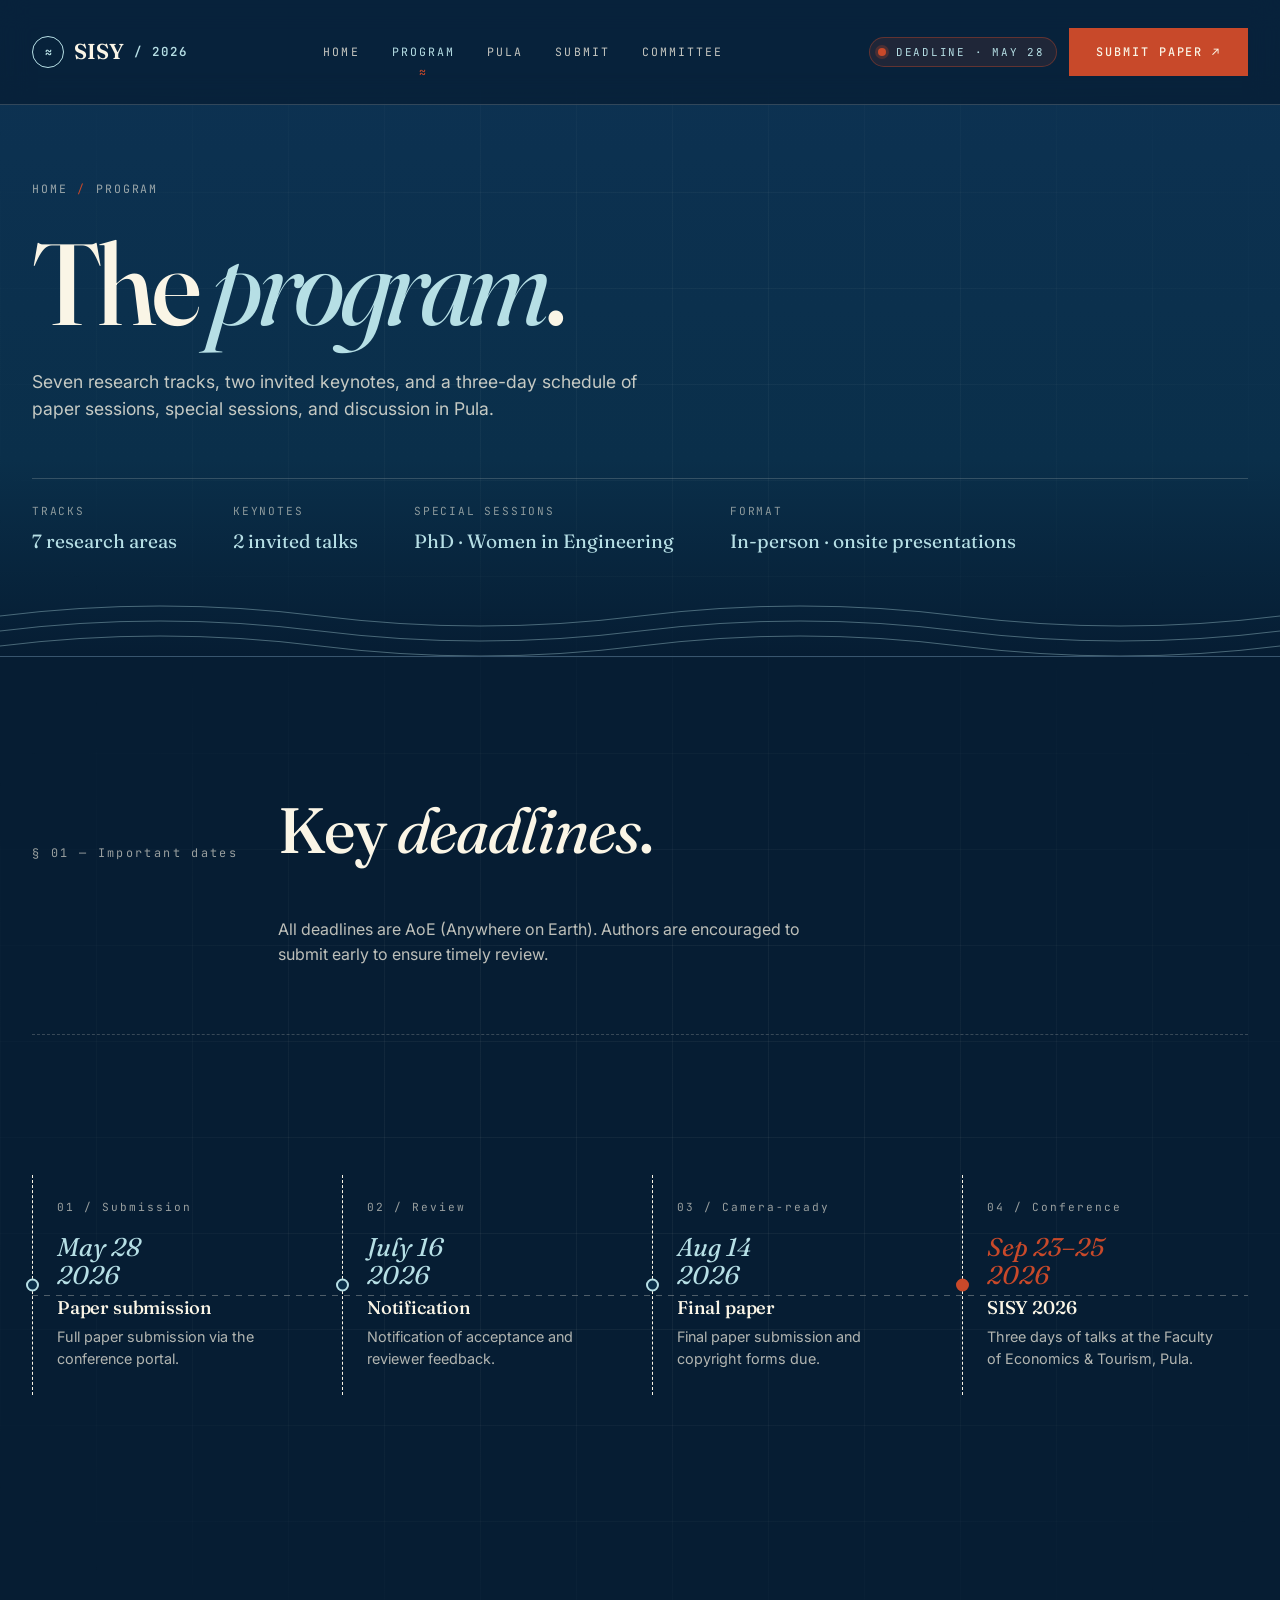
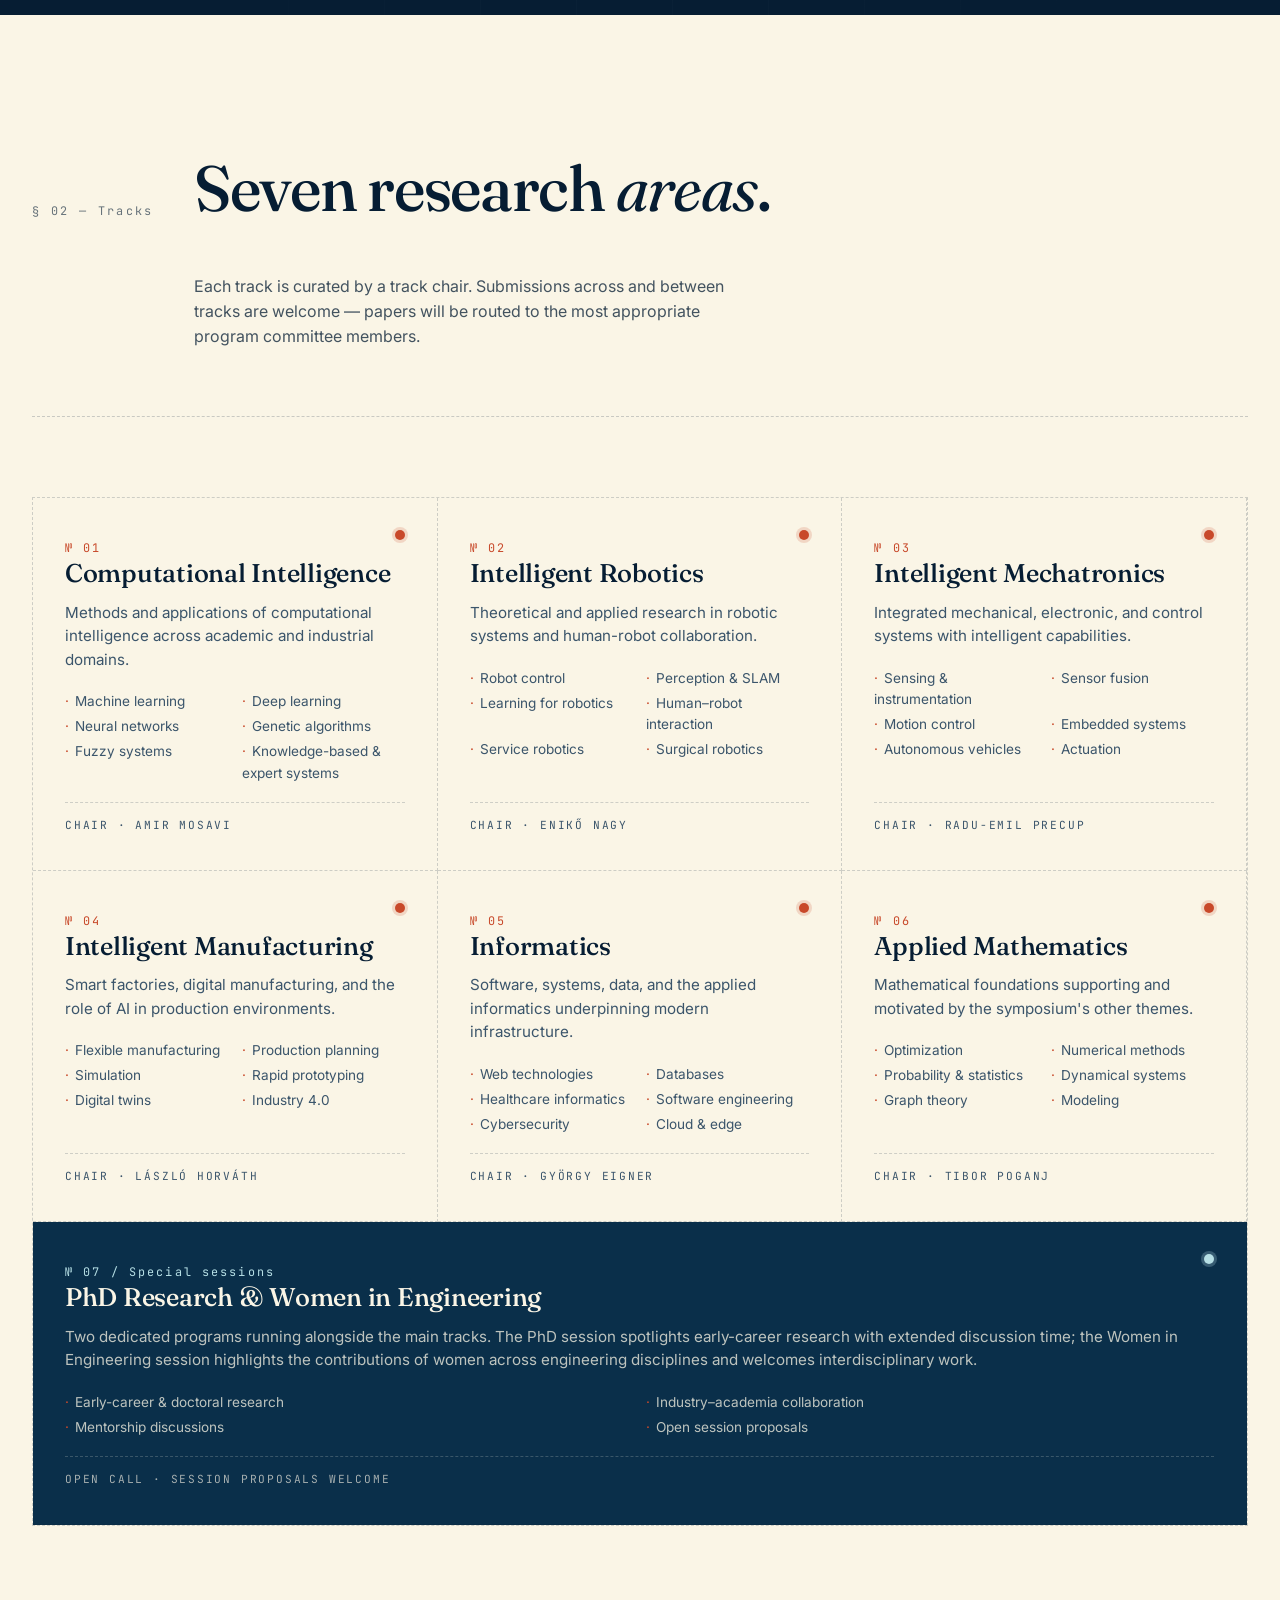
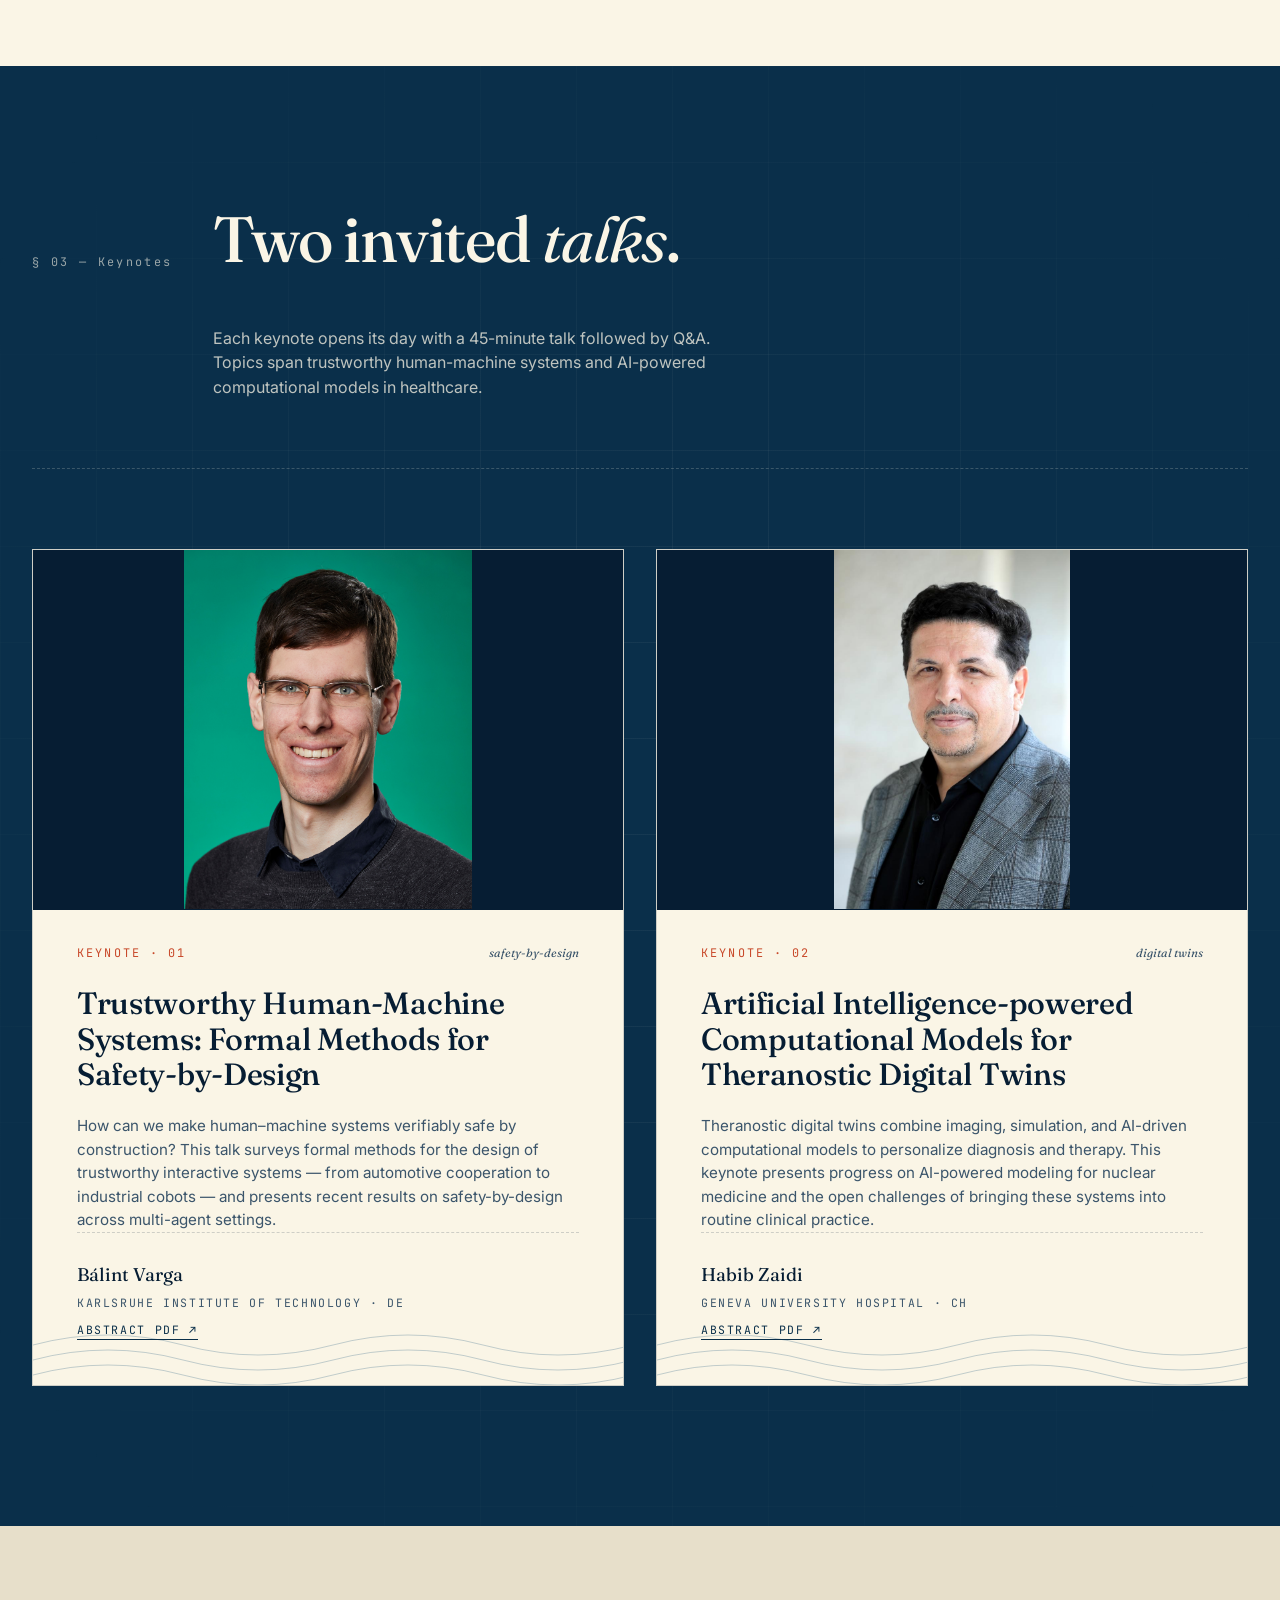
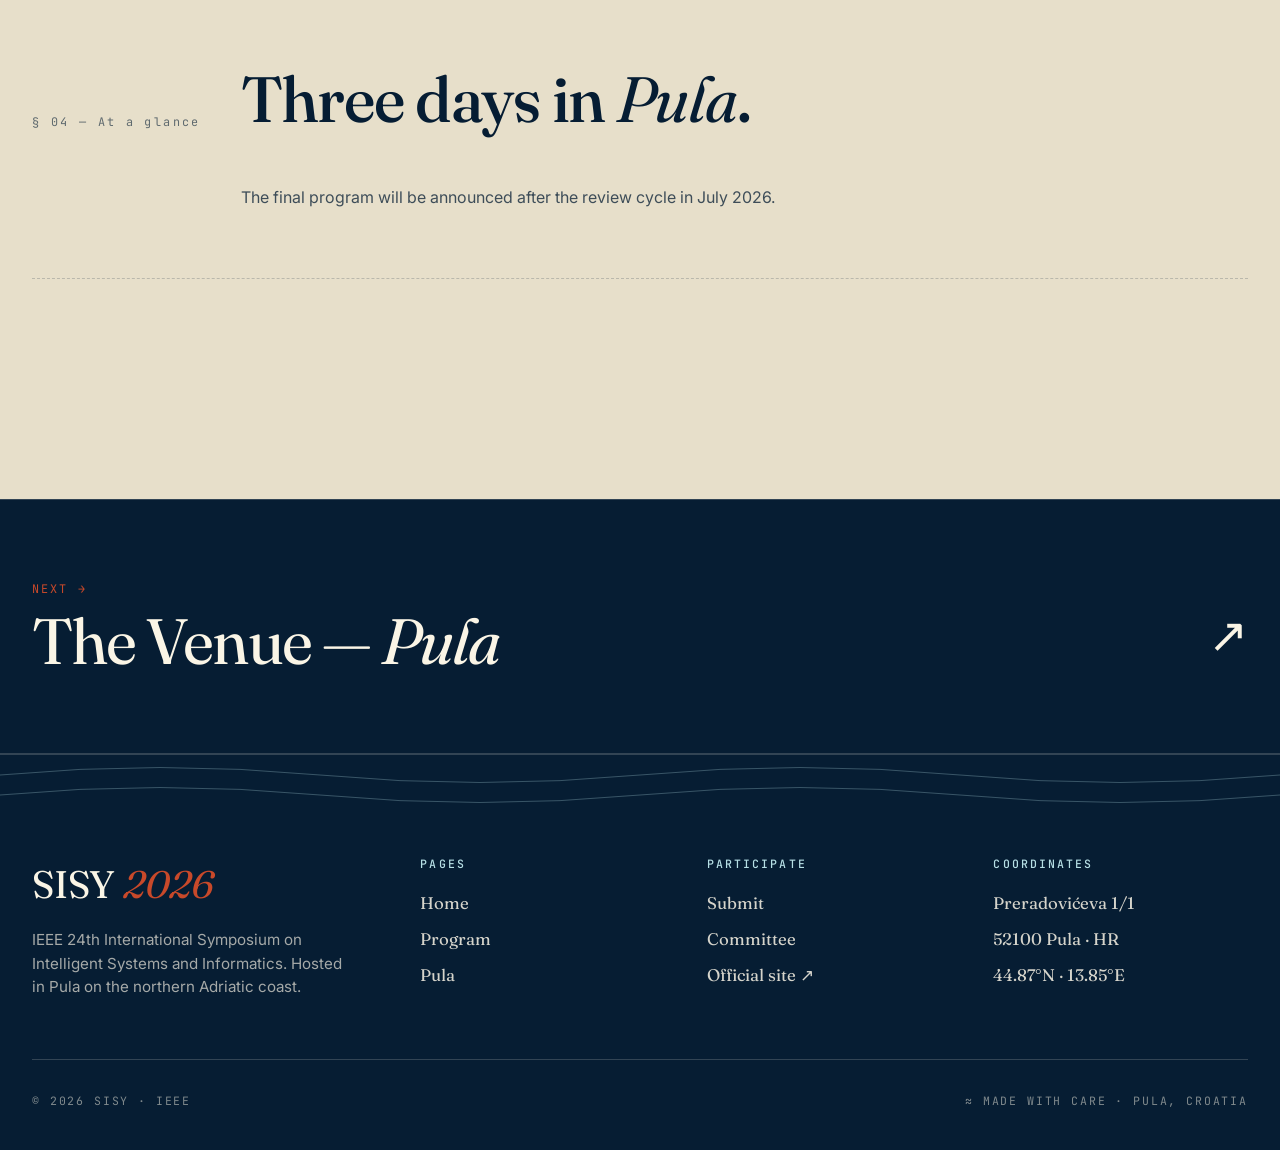
==== commit 3f22e4f6: "program fix" ====
--- a/program/index.html
+++ b/program/index.html
@@ -227,30 +227,36 @@
       </div>
       <div class="bottles">
         <article class="bottle">
+          <figure class="speaker-portrait">
+            <img src="../images/VargaBalint.jpg" alt="Bálint Varga">
+          </figure>
           <div class="bottle-tag"><span>Keynote · 01</span><em>safety-by-design</em></div>
           <h3>Trustworthy Human-Machine Systems: Formal Methods for Safety-by-Design</h3>
           <p style="color: var(--ink-soft); font-size: 0.95rem;">
             How can we make human–machine systems verifiably safe by construction? This talk surveys formal methods for the design of trustworthy interactive systems — from automotive cooperation to industrial cobots — and presents recent results on safety-by-design across multi-agent settings.
           </p>
           <div class="speaker">
-            <div class="avatar">BV</div>
             <div>
               <div class="s-name">Bálint Varga</div>
               <div class="s-aff">Karlsruhe Institute of Technology · DE</div>
+              <a class="s-abstract" href="https://conf.uni-obuda.hu/sisy2026/Plenary_abstract_SISY2026_VargaBalint.pdf" target="_blank" rel="noopener">Abstract PDF ↗</a>
             </div>
           </div>
         </article>
         <article class="bottle">
+          <figure class="speaker-portrait">
+            <img src="../images/HabibZaidi.jpg" alt="Habib Zaidi">
+          </figure>
           <div class="bottle-tag"><span>Keynote · 02</span><em>digital twins</em></div>
           <h3>Artificial Intelligence-powered Computational Models for Theranostic Digital Twins</h3>
           <p style="color: var(--ink-soft); font-size: 0.95rem;">
             Theranostic digital twins combine imaging, simulation, and AI-driven computational models to personalize diagnosis and therapy. This keynote presents progress on AI-powered modeling for nuclear medicine and the open challenges of bringing these systems into routine clinical practice.
           </p>
           <div class="speaker">
-            <div class="avatar">HZ</div>
             <div>
               <div class="s-name">Habib Zaidi</div>
               <div class="s-aff">Geneva University Hospital · CH</div>
+              <a class="s-abstract" href="https://conf.uni-obuda.hu/sisy2026/Plenary_abstract_SISY2026_HabibZaidi.pdf" target="_blank" rel="noopener">Abstract PDF ↗</a>
             </div>
           </div>
         </article>
@@ -264,8 +270,10 @@
       <div class="section-head">
         <span class="section-num">§ 04 — At a glance</span>
         <h2>Three days in <em>Pula</em>.</h2>
-        <p class="lede">An indicative schedule. The final program will be announced after the review cycle in July 2026.</p>
-      </div>
+        <p class="lede">The final program will be announced after the review cycle in July 2026.</p>
+      </div>
+
+
       <!--
       <div class="days">
         <article class="day">
--- a/styles.css
+++ b/styles.css
@@ -929,13 +929,16 @@
 .bottle {
   background: var(--paper);
   color: var(--ink);
-  padding: 44px;
+  padding: 0;
   position: relative;
   border: 1px solid var(--rule-d);
   display: flex;
   flex-direction: column;
-  gap: 28px;
   overflow: hidden;
+}
+.bottle > :not(.speaker-portrait) {
+  margin-left: 44px;
+  margin-right: 44px;
 }
 .bottle::before {
   content: "";
@@ -946,7 +949,25 @@
   background-size: cover;
   pointer-events: none;
 }
+.speaker-portrait {
+  margin: 0;
+  height: 360px;
+  background: var(--abyss);
+  border-bottom: 1px solid var(--rule-d);
+  overflow: hidden;
+  display: flex;
+  align-items: center;
+  justify-content: center;
+}
+.speaker-portrait img {
+  width: auto;
+  max-width: 100%;
+  height: 100%;
+  display: block;
+  object-fit: contain;
+}
 .bottle-tag {
+  margin-top: 34px;
   display: flex;
   justify-content: space-between;
   align-items: center;
@@ -963,9 +984,15 @@
   color: var(--ink-soft);
   letter-spacing: 0;
 }
-.bottle h3 { font-size: clamp(1.4rem, 2.4vw, 2rem); line-height: 1.15; }
+.bottle h3 {
+  margin-top: 24px;
+  font-size: clamp(1.4rem, 2.4vw, 2rem);
+  line-height: 1.15;
+}
+.bottle h3 + p { margin-top: 22px; }
 .bottle .speaker {
   margin-top: auto;
+  margin-bottom: 44px;
   padding-top: 28px;
   border-top: 1px dashed var(--rule-d);
   display: flex;
@@ -974,18 +1001,19 @@
   position: relative;
   z-index: 1;
 }
-.bottle .avatar {
-  width: 56px; height: 56px;
-  border-radius: 50%;
-  background: var(--deep);
-  color: var(--paper);
-  display: flex; align-items: center; justify-content: center;
-  font-family: 'Fraunces', serif;
-  font-size: 1.1rem;
-}
-.bottle:nth-child(2) .avatar { background: var(--rust); }
 .bottle .s-name { font-family: 'Fraunces', serif; font-size: 1.15rem; }
 .bottle .s-aff { font-family: 'JetBrains Mono', monospace; font-size: 0.72rem; letter-spacing: 0.14em; text-transform: uppercase; color: var(--ink-soft); margin-top: 4px; }
+.bottle .s-abstract {
+  display: inline-flex;
+  margin-top: 10px;
+  font-family: 'JetBrains Mono', monospace;
+  font-size: 0.72rem;
+  letter-spacing: 0.14em;
+  text-transform: uppercase;
+  color: var(--deep);
+  border-bottom: 1px solid currentColor;
+}
+.bottle .s-abstract:hover { color: var(--rust); }
 
 /* ===== Venue / Pula card ===== */
 .pula-grid {
@@ -2075,6 +2103,12 @@
   .cta-actions-row .btn { padding: 16px 22px; font-size: 0.76rem; }
   .gallery .photo { aspect-ratio: 4/3; height: auto; }
   .fees-feature .fees-lg .fee.featured { transform: none; box-shadow: 4px 4px 0 var(--abyss); }
+  .speaker-portrait { height: 280px; }
+  .bottle > :not(.speaker-portrait) {
+    margin-left: 24px;
+    margin-right: 24px;
+  }
+  .bottle .speaker { margin-bottom: 28px; }
 }
 @media (max-width: 520px) {
   .register { grid-template-columns: 1fr; }
